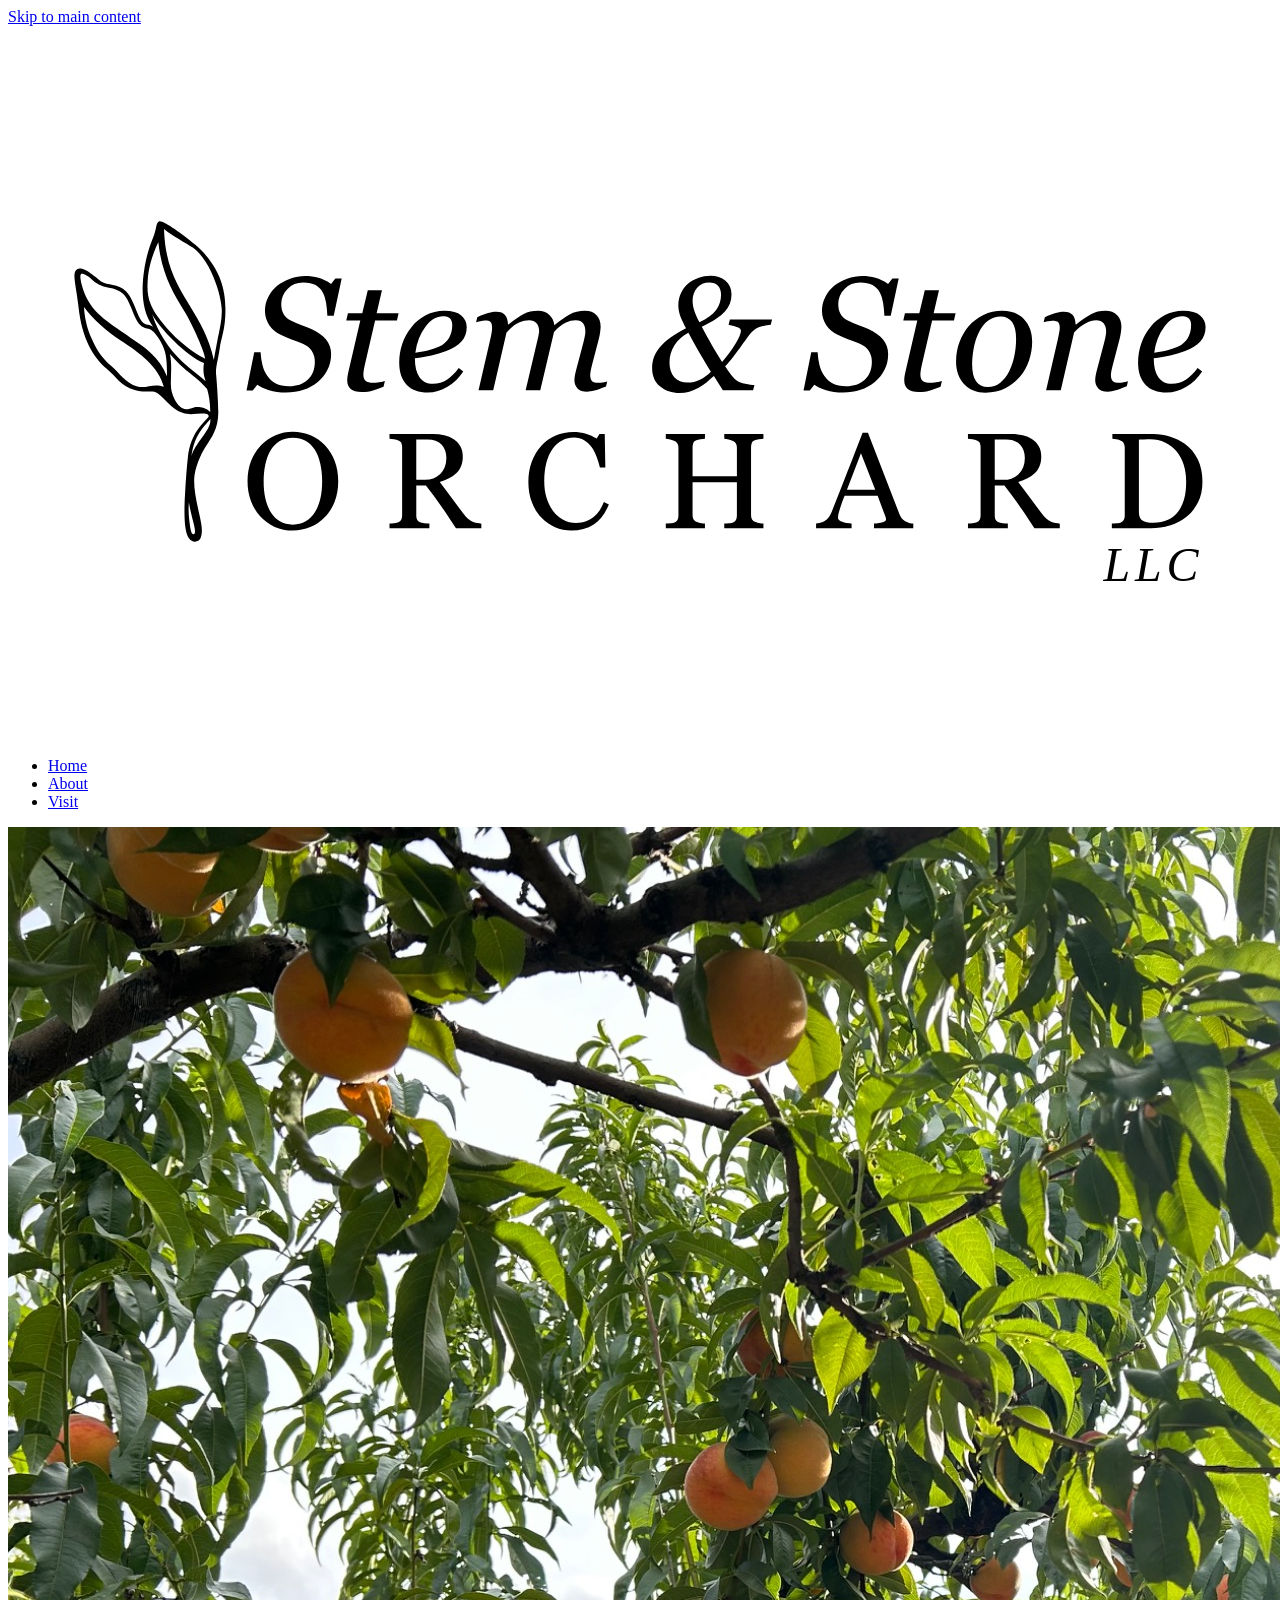
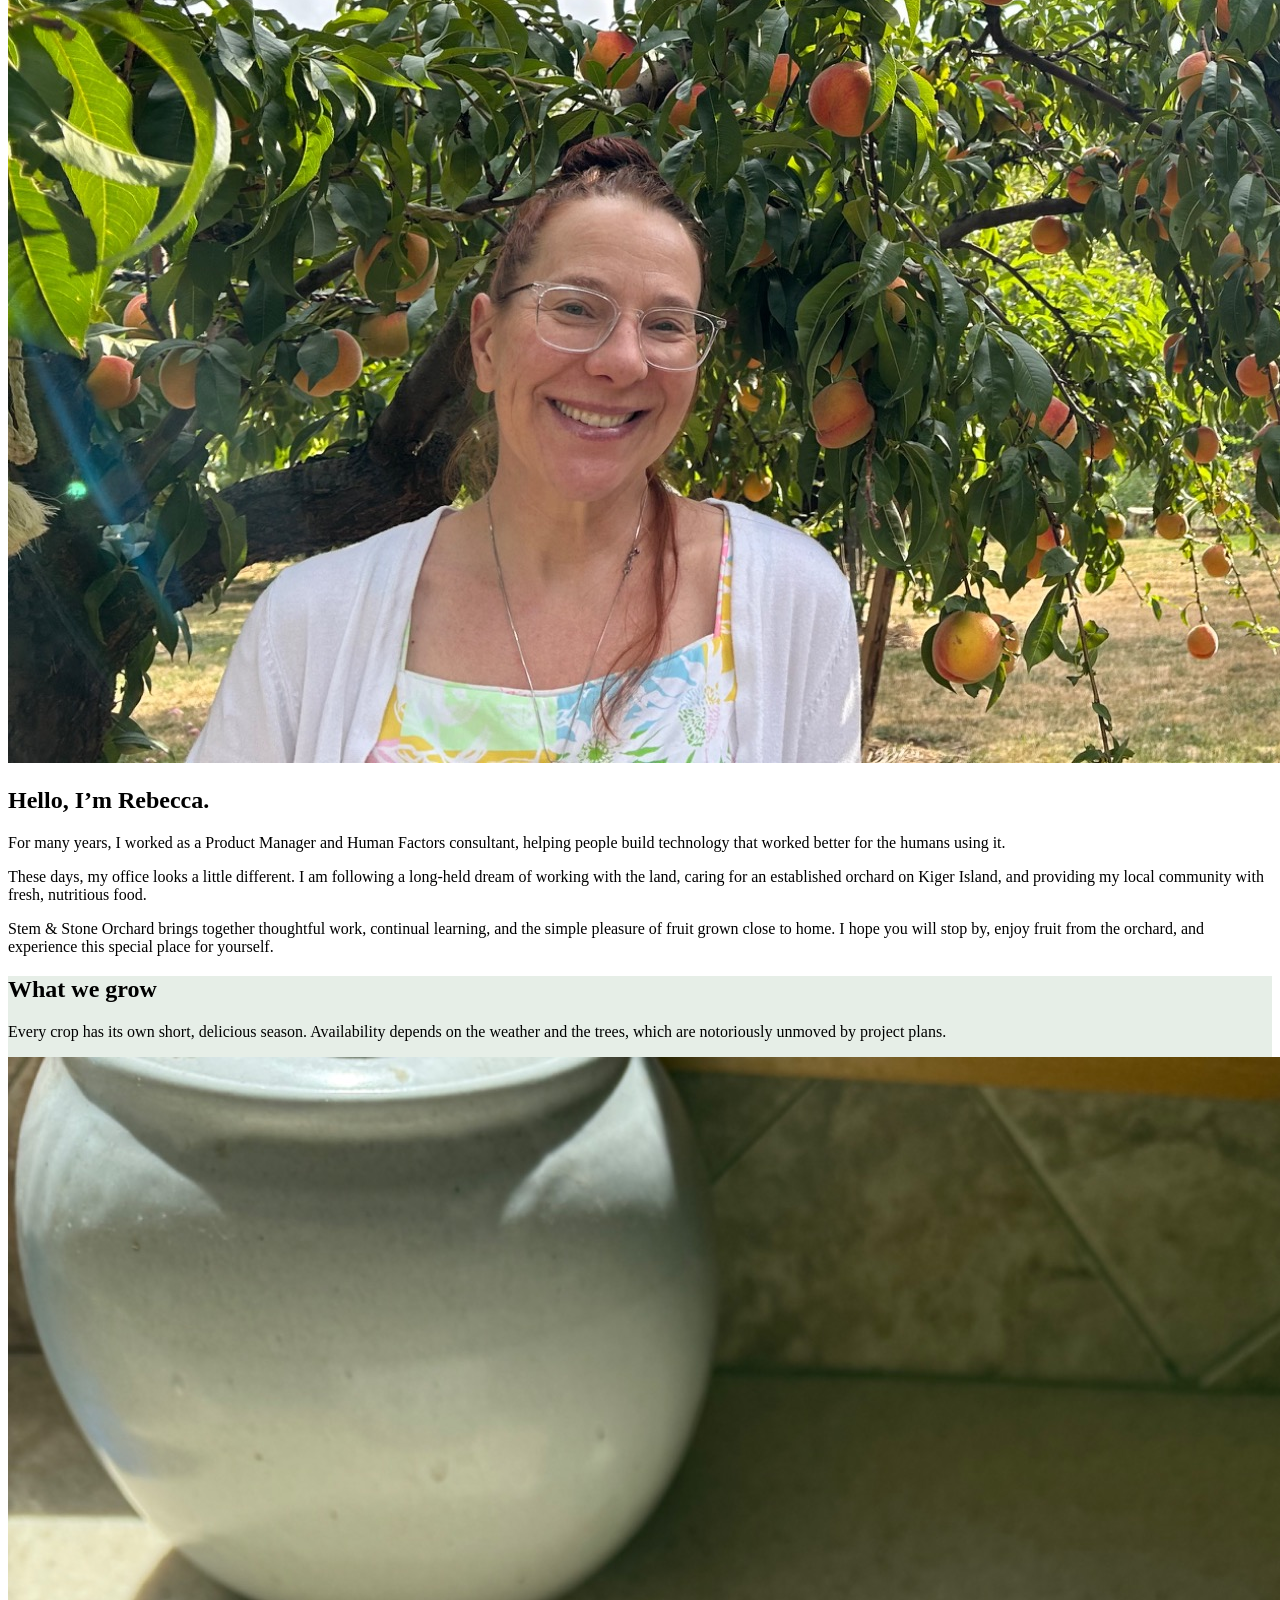
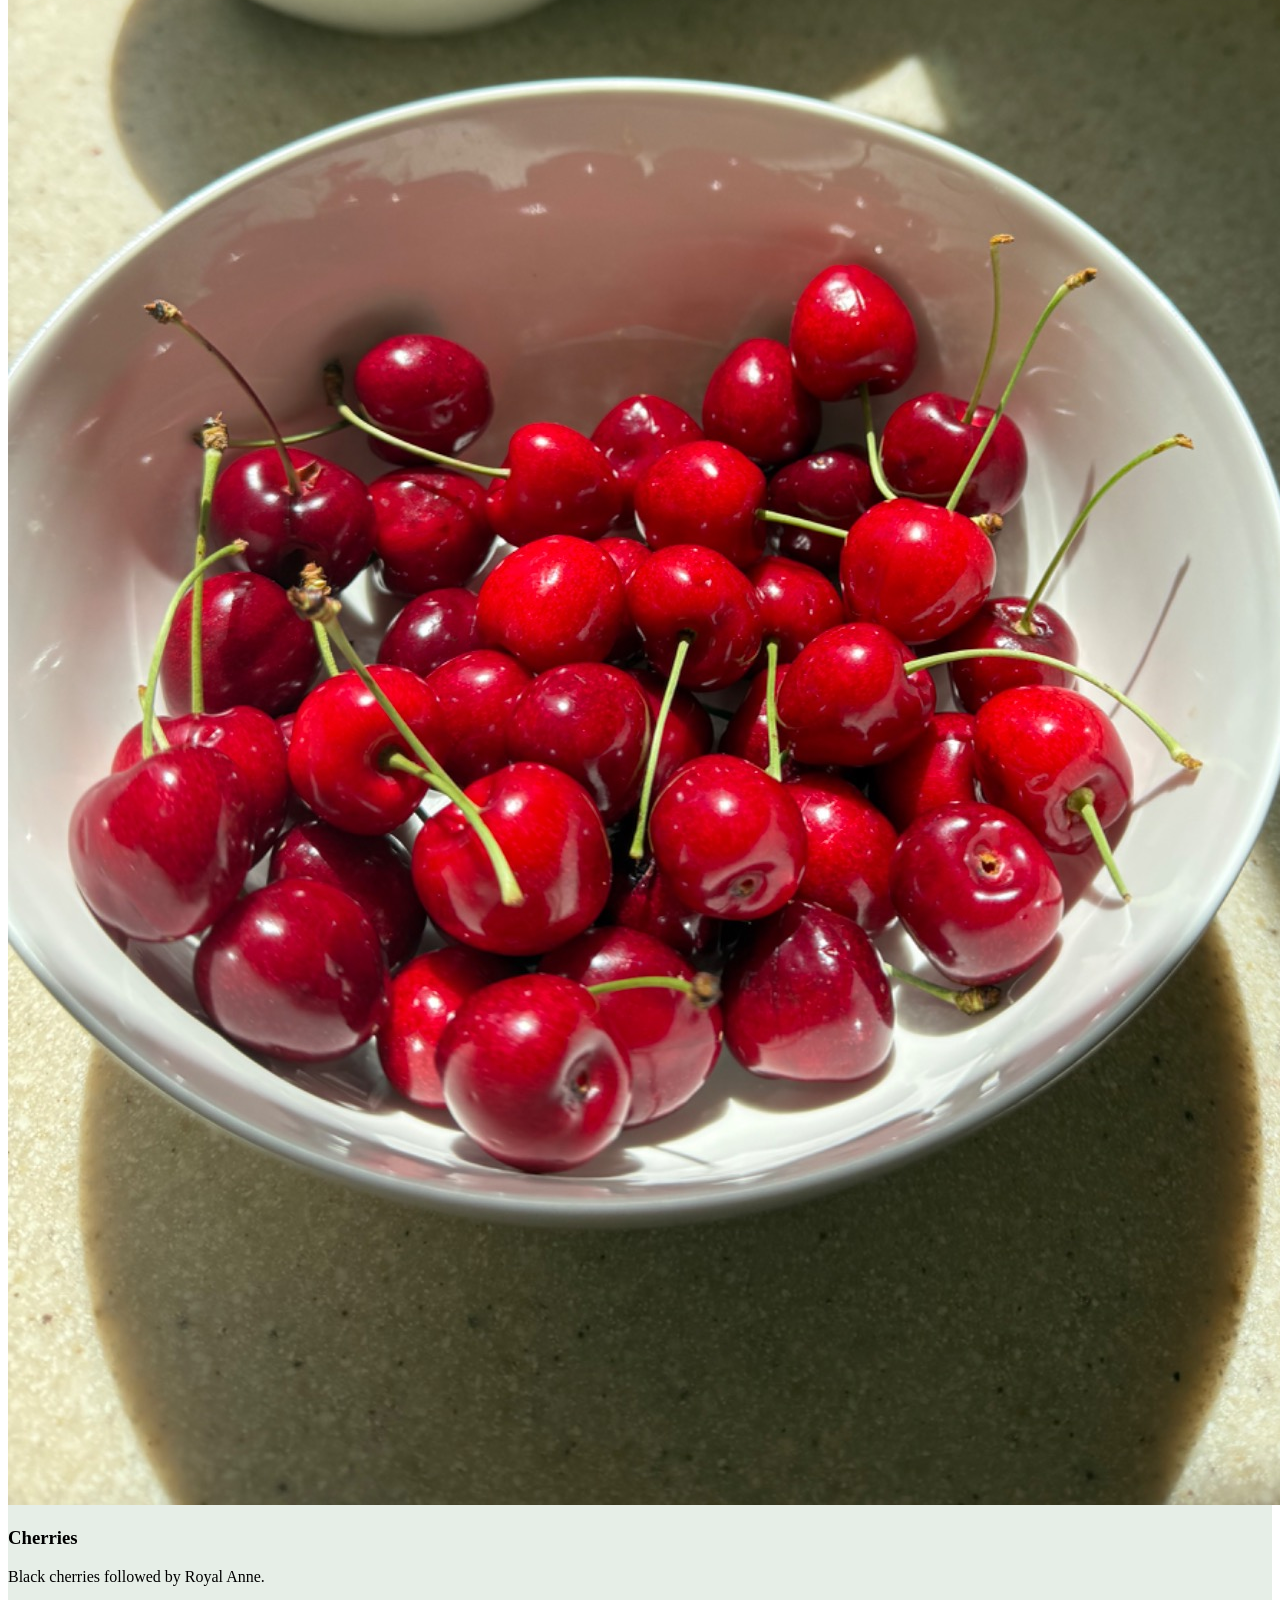
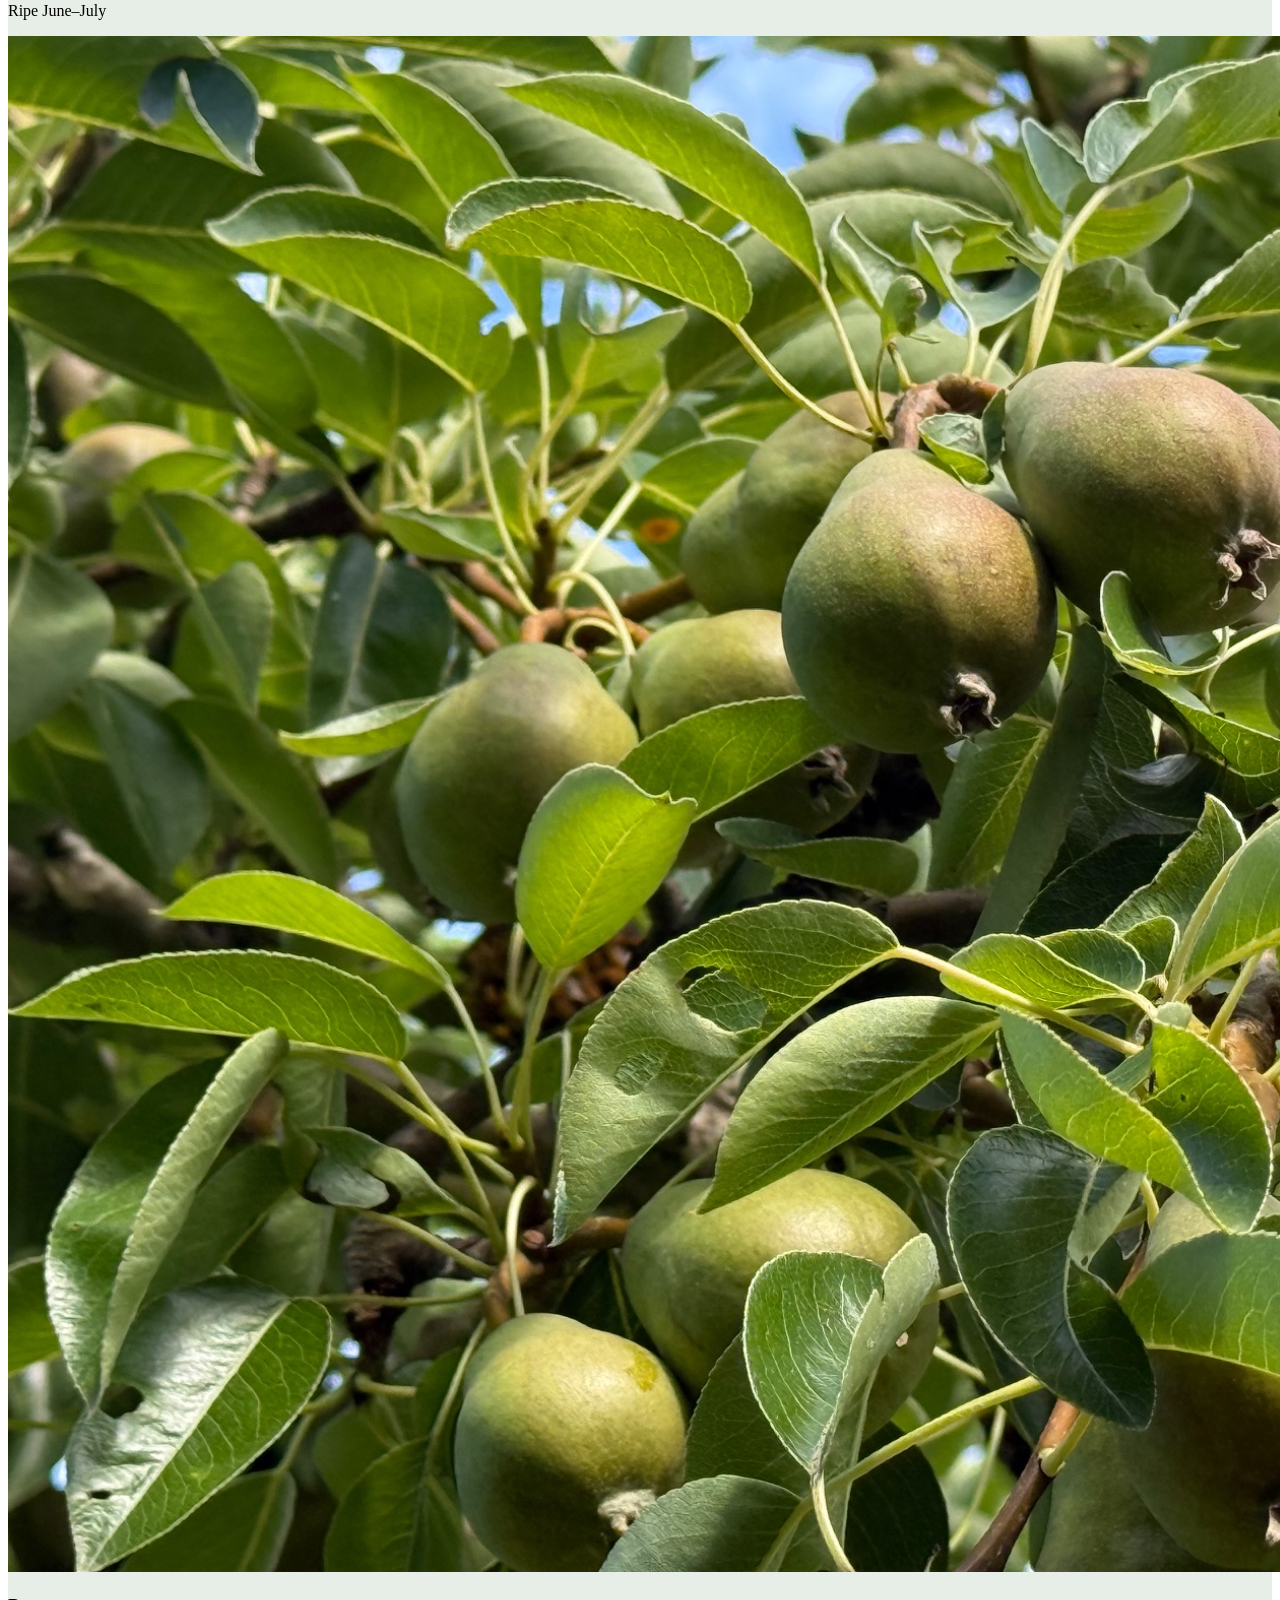
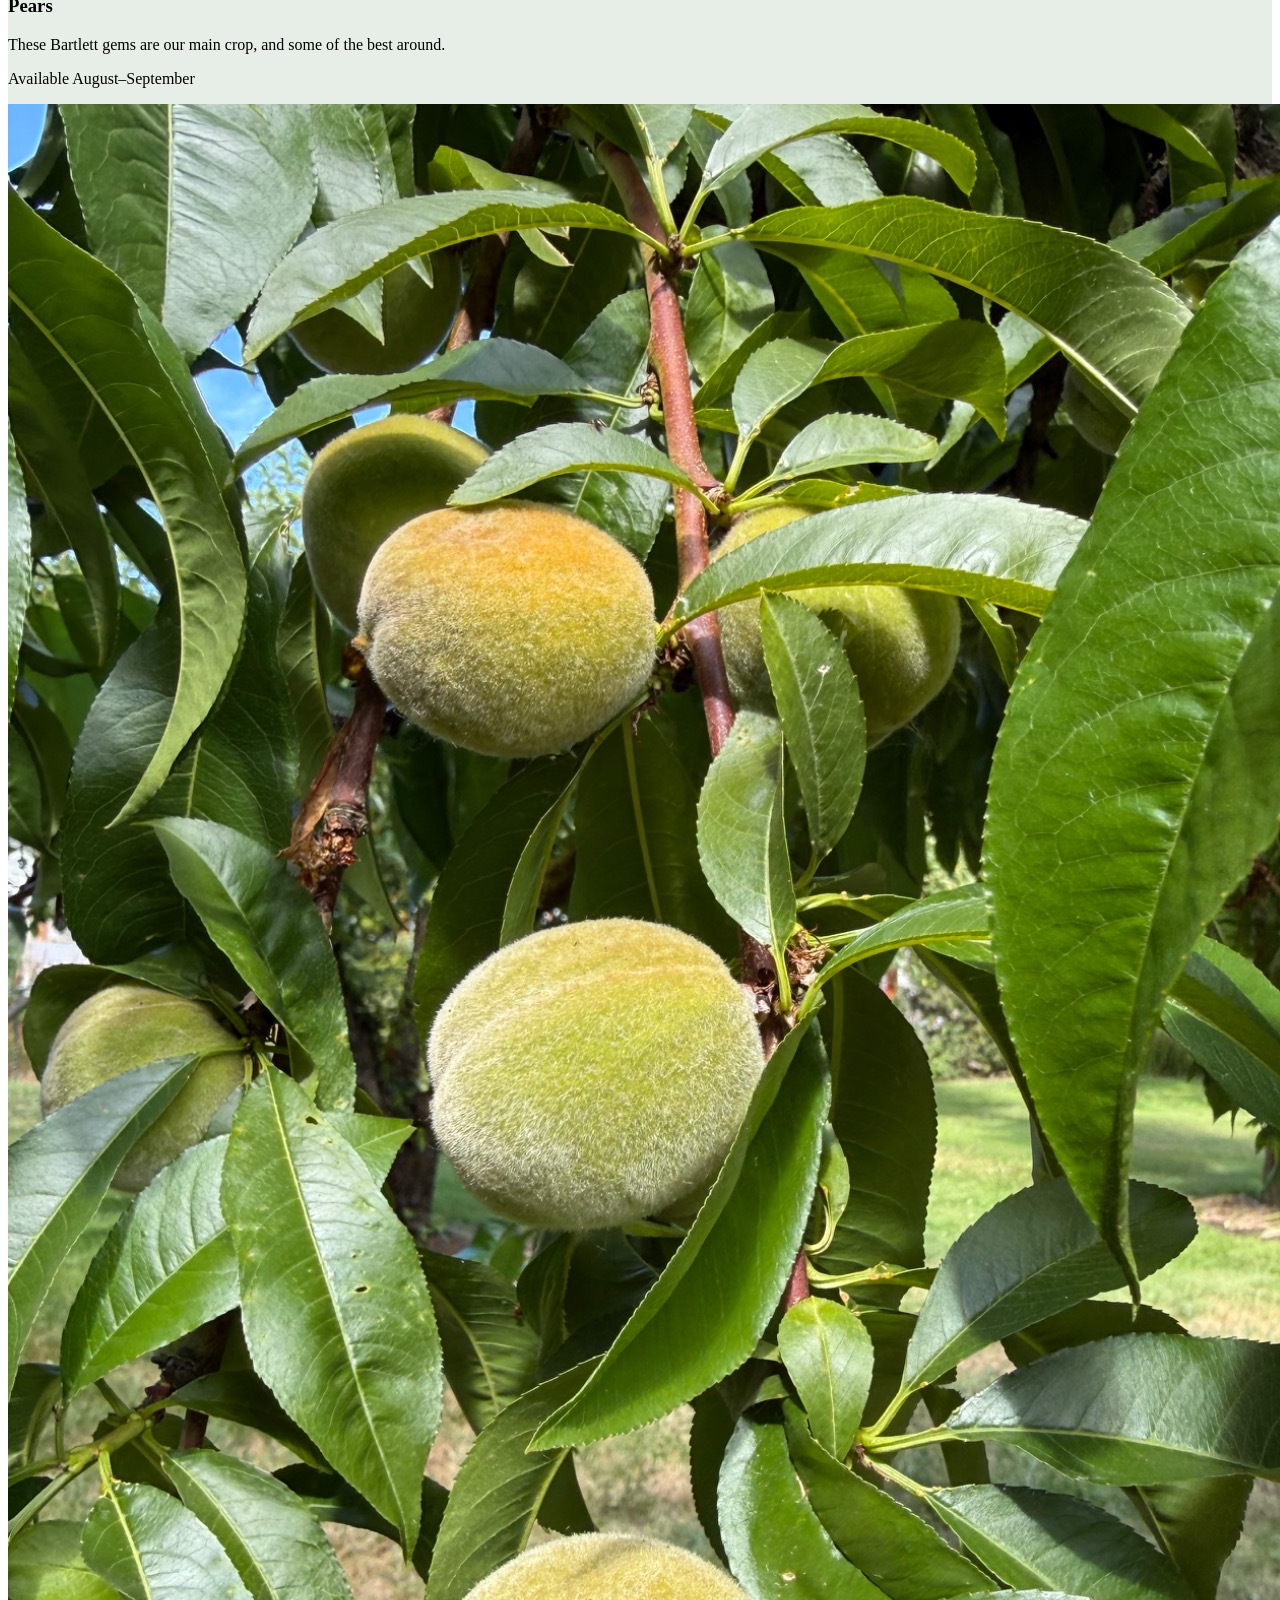
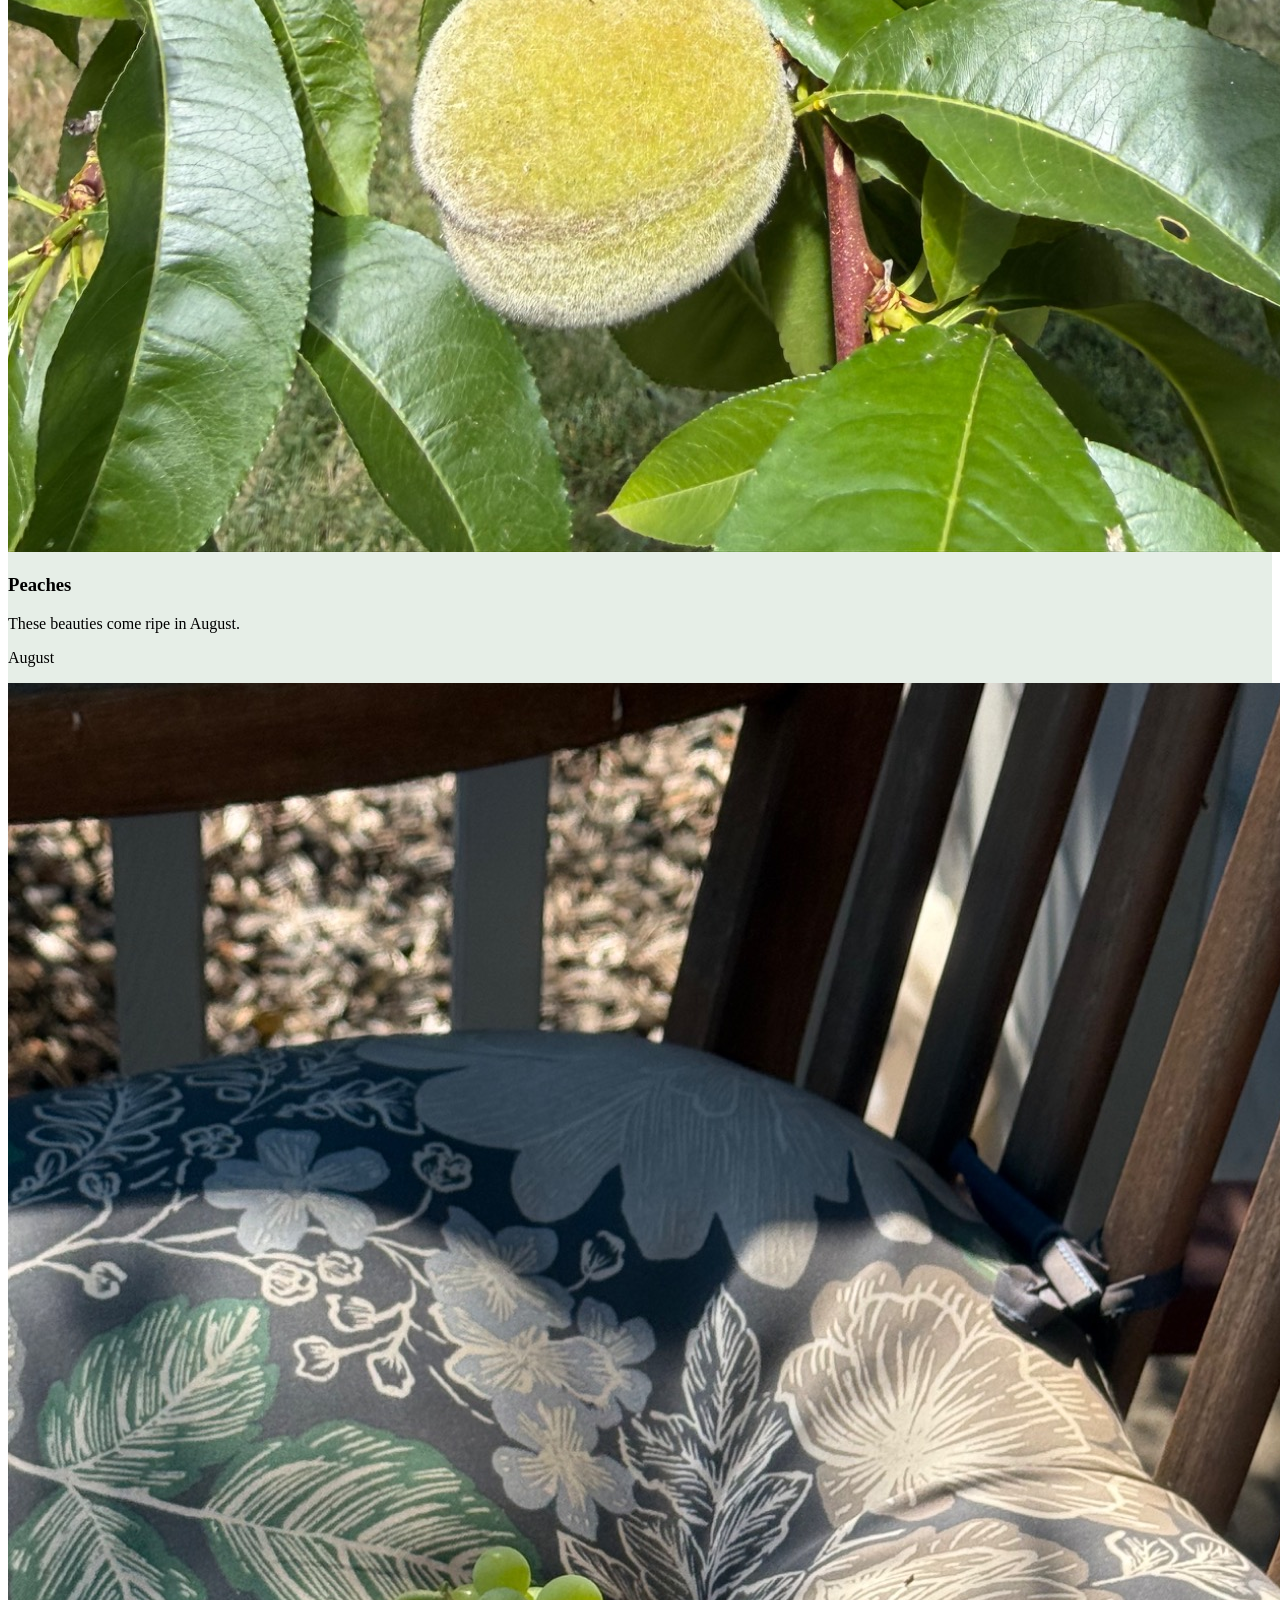
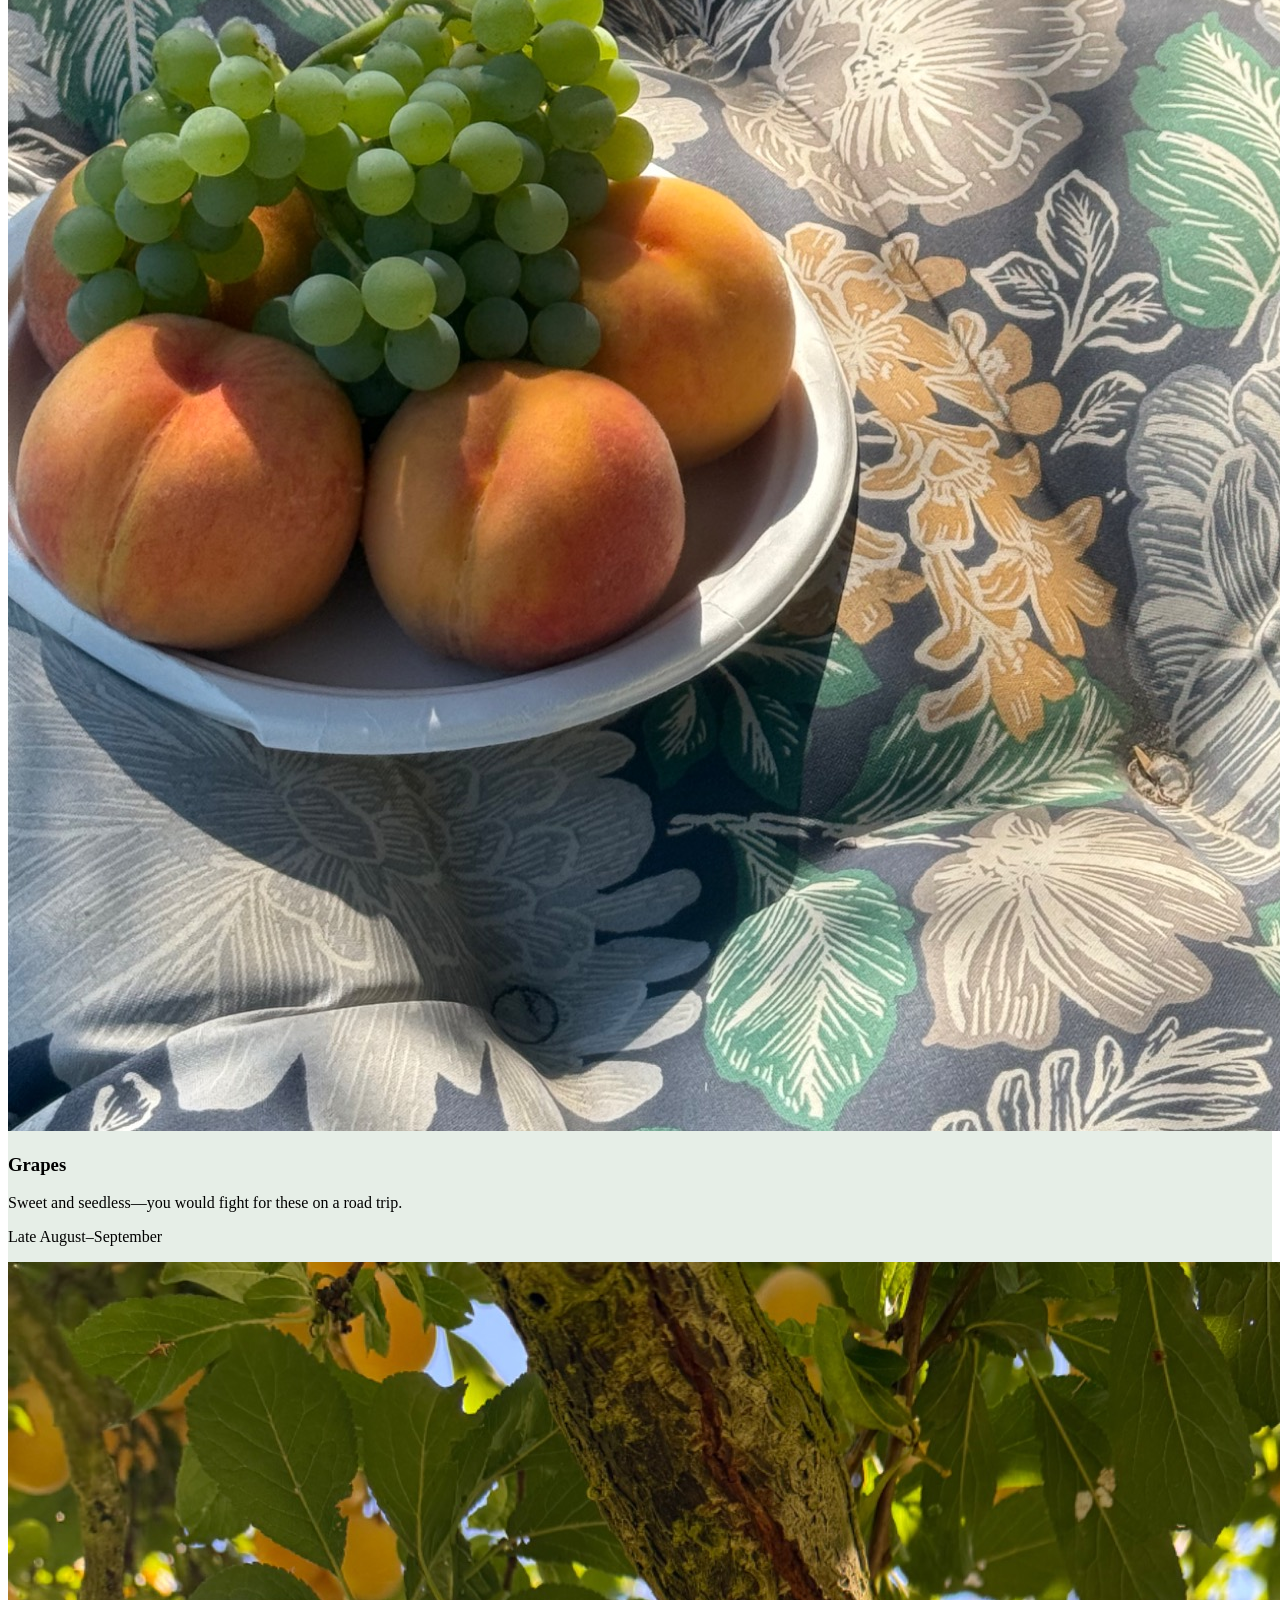
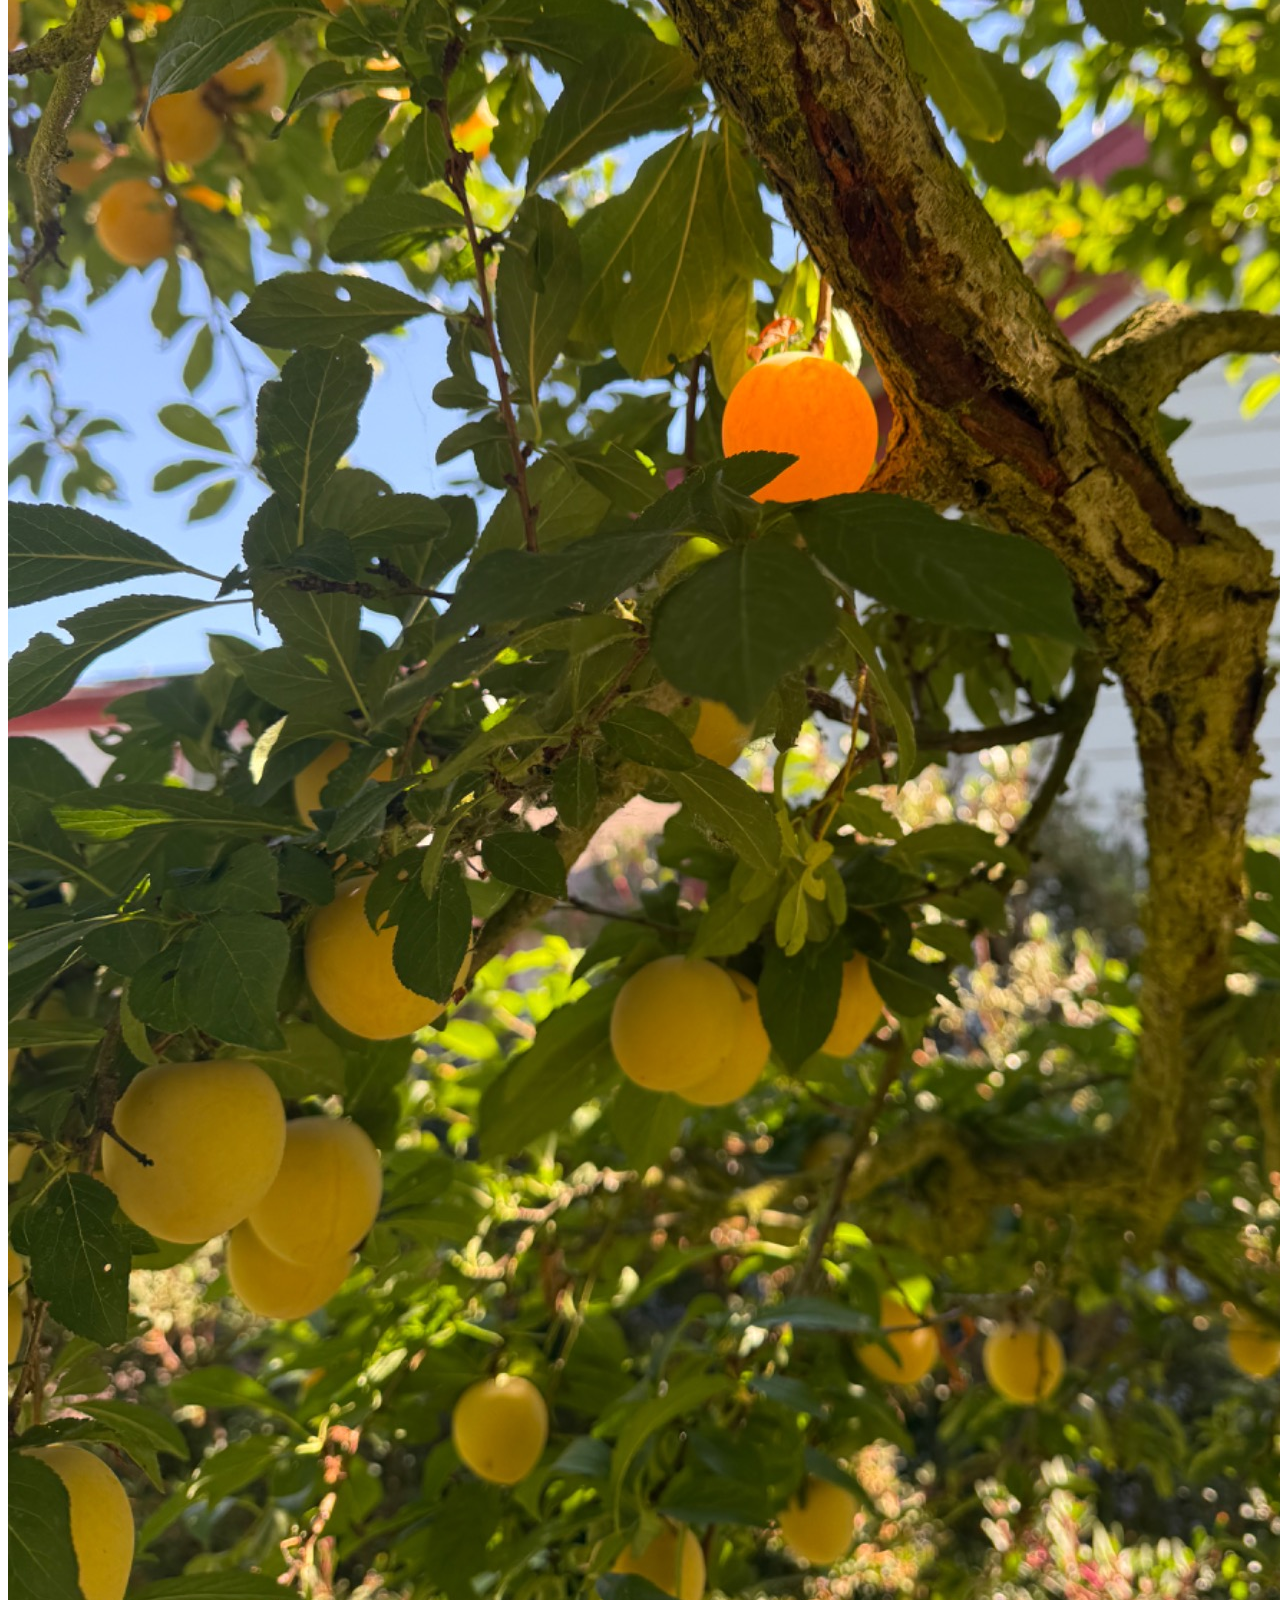
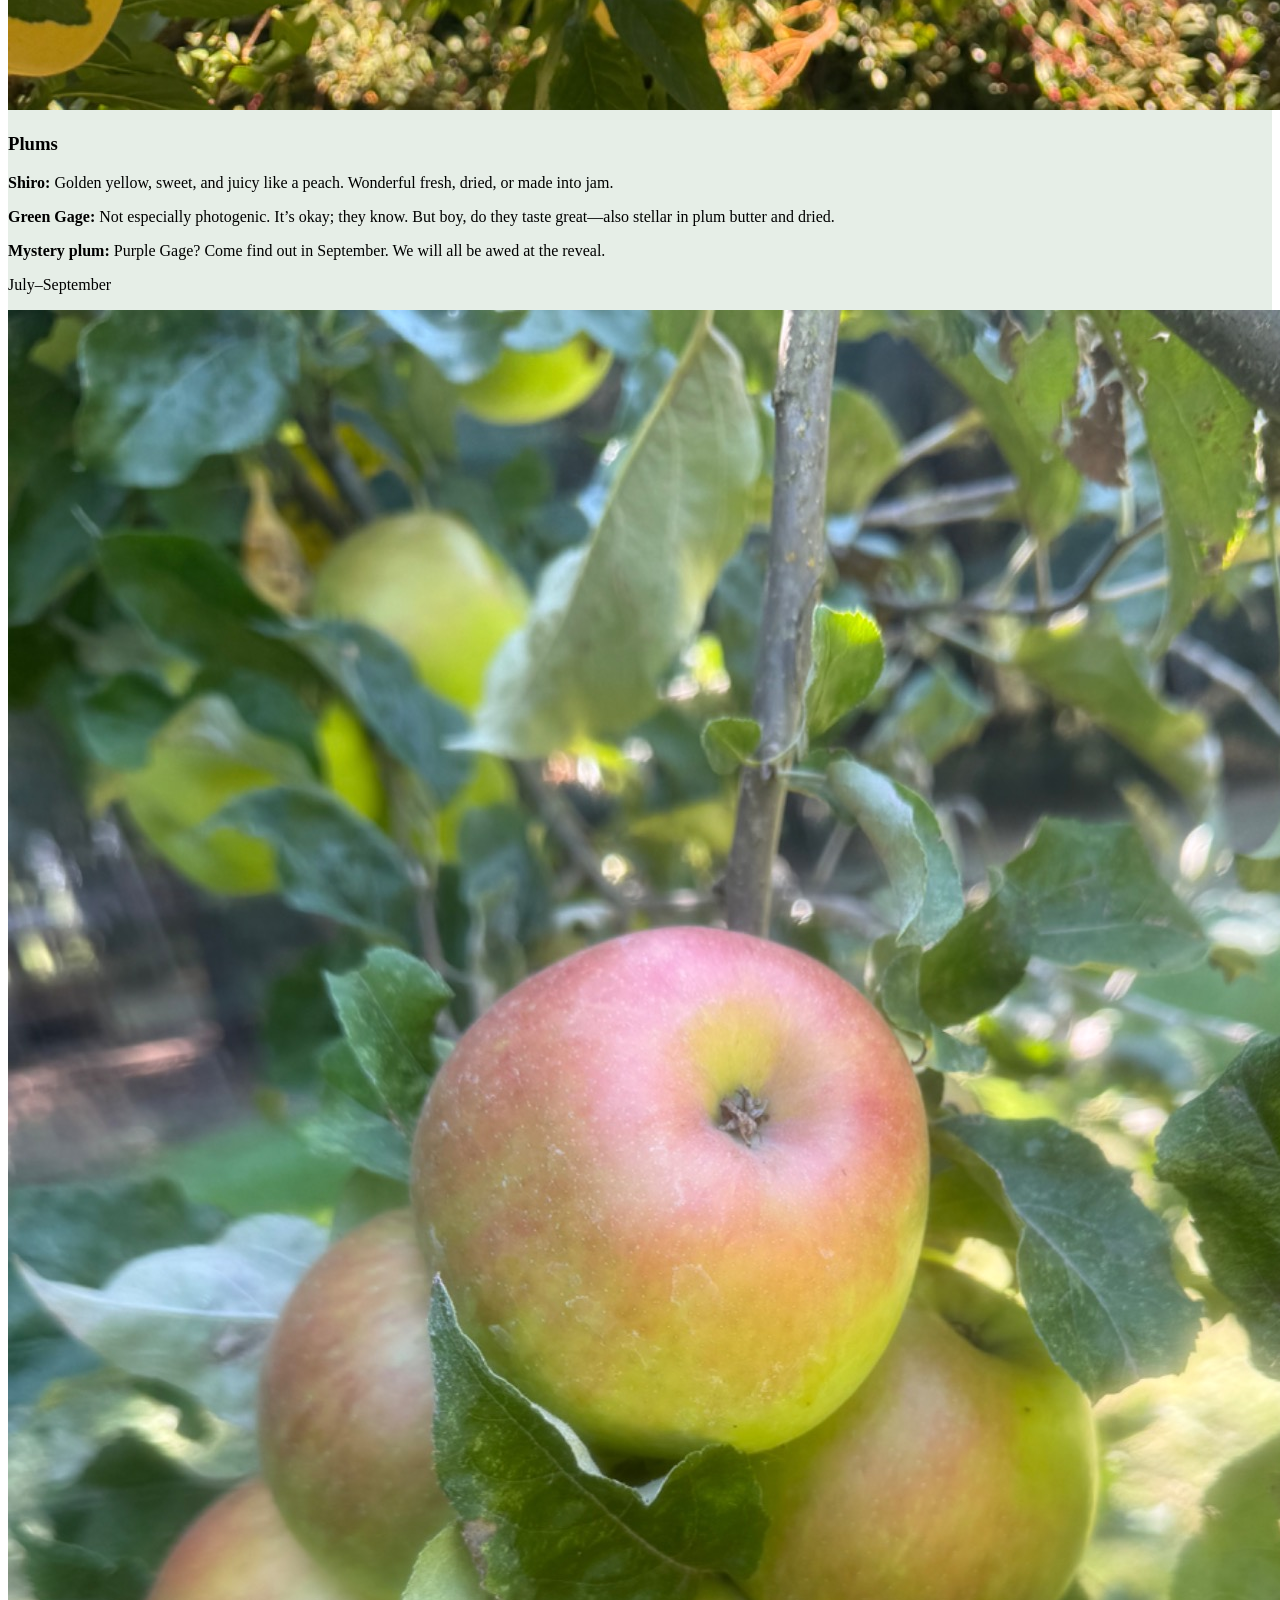
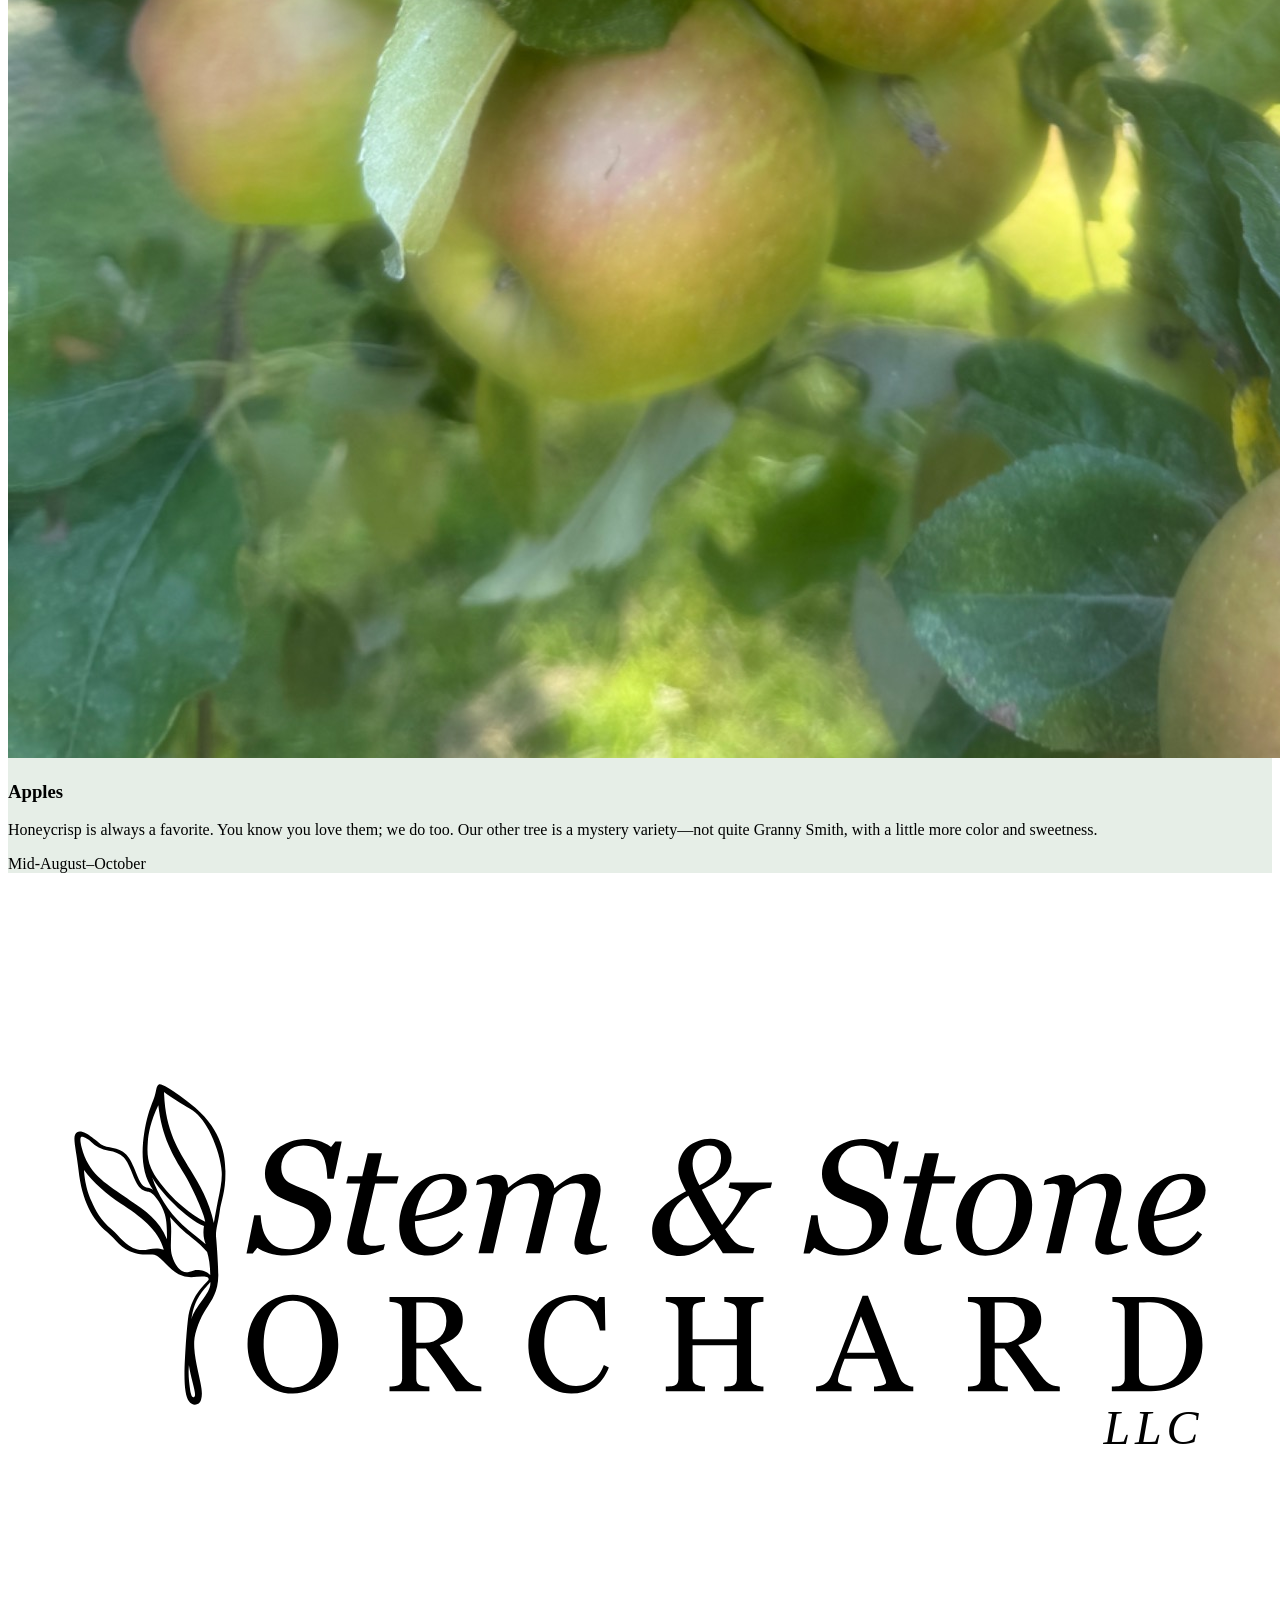
==== about.html @ ae55563d "Update about.html" ====
<!doctype html>
<html lang="en">
<head>
  <meta charset="UTF-8">
  <meta name="viewport" content="width=device-width, initial-scale=1.0">

  <title>About | Stem & Stone Orchard</title>

  <meta
    name="description"
    content="Meet Rebecca and learn about the fruit grown at Stem & Stone Orchard on Kiger Island in Corvallis, Oregon."
  >

  <link rel="stylesheet" href="styles.css">
</head>

<body>

  <a class="skip-link" href="#main">Skip to main content</a>

  <header class="site-header">
    <div class="header-inner">

      <a
        class="brand"
        href="index.html"
        aria-label="Stem and Stone Orchard home"
      >
        <img
          src="stem-stone-logo.svg"
          alt="Stem & Stone Orchard LLC"
        >
      </a>

      <nav class="site-nav" aria-label="Primary navigation">
        <ul class="nav-list">
          <li>
            <a href="index.html">Home</a>
          </li>
          <li>
            <a href="about.html" aria-current="page">About</a>
          </li>
          <li>
            <a href="visit.html">Visit</a>
          </li>
        </ul>
      </nav>

    </div>
  </header>

  <main id="main">

    <section class="section">
      <div class="section-inner about-intro">

        <img
          src="rebecca-in-peach-orchard.jpg"
          alt="Rebecca smiling beneath a peach tree at Stem & Stone Orchard"
        >

        <div class="about-copy">
          <h2>Hello, I’m Rebecca.</h2>

          <p>
            For many years, I worked as a Product Manager and Human Factors
            consultant, helping people build technology that worked better for
            the humans using it.
          </p>

          <p>
            These days, my office looks a little different. I am following a
            long-held dream of working with the land, caring for an established
            orchard on Kiger Island, and providing my local community with
            fresh, nutritious food.
          </p>

          <p>
            Stem & Stone Orchard brings together thoughtful work, continual
            learning, and the simple pleasure of fruit grown close to home.
            I hope you will stop by, enjoy fruit from the orchard, and
            experience this special place for yourself.
          </p>
        </div>

      </div>
    </section>

    <section class="section" style="background: #e6eee7;">
      <div class="section-inner">

        <h2>What we grow</h2>

        <p class="section-lead">
          Every crop has its own short, delicious season. Availability depends
          on the weather and the trees, which are notoriously unmoved by
          project plans.
        </p>

        <div class="grow-grid">

          <article class="grow-card">
            <img
              src="cherries.jpg"
              alt="Fresh red cherries in a white bowl"
              loading="lazy"
            >
            <div class="grow-card-body">
              <h3>Cherries</h3>
              <p>Black cherries followed by Royal Anne.</p>
              <p class="season">Ripe June–July</p>
            </div>
          </article>

          <article class="grow-card">
            <img
              src="pears.jpg"
              alt="Bartlett pears growing among green leaves"
              loading="lazy"
            >
            <div class="grow-card-body">
              <h3>Pears</h3>
              <p>
                These Bartlett gems are our main crop, and some of the best
                around.
              </p>
              <p class="season">Available August–September</p>
            </div>
          </article>

          <article class="grow-card">
            <img
              src="peaches.jpg"
              alt="Peaches ripening on a tree"
              loading="lazy"
            >
            <div class="grow-card-body">
              <h3>Peaches</h3>
              <p>These beauties come ripe in August.</p>
              <p class="season">August</p>
            </div>
          </article>

          <article class="grow-card">
            <img
              src="grapes-and-peaches.jpg"
              alt="Green seedless grapes with peaches from the orchard"
              loading="lazy"
            >
            <div class="grow-card-body">
              <h3>Grapes</h3>
              <p>
                Sweet and seedless—you would fight for these on a road trip.
              </p>
              <p class="season">Late August–September</p>
            </div>
          </article>

          <article class="grow-card">
            <img
              src="green-gage-plums.jpg"
              alt="Green Gage plums growing on a tree"
              loading="lazy"
            >
            <div class="grow-card-body">
              <h3>Plums</h3>

              <p>
                <strong>Shiro:</strong> Golden yellow, sweet, and juicy like a
                peach. Wonderful fresh, dried, or made into jam.
              </p>

              <p>
                <strong>Green Gage:</strong> Not especially photogenic. It’s
                okay; they know. But boy, do they taste great—also stellar in
                plum butter and dried.
              </p>

              <p>
                <strong>Mystery plum:</strong> Purple Gage? Come find out in
                September. We will all be awed at the reveal.
              </p>

              <p class="season">July–September</p>
            </div>
          </article>

          <article class="grow-card">
            <img
              src="apples.jpg"
              alt="Apples ripening in the orchard"
              loading="lazy"
            >
            <div class="grow-card-body">
              <h3>Apples</h3>

              <p>
                Honeycrisp is always a favorite. You know you love them; we do
                too. Our other tree is a mystery variety—not quite Granny Smith,
                with a little more color and sweetness.
              </p>

              <p class="season">Mid-August–October</p>
            </div>
          </article>

        </div>
      </div>
    </section>

  </main>

  <footer class="site-footer">

    <div class="footer-grid">

      <div class="footer-brand">
        <img
          class="footer-logo"
          src="stem-stone-logo.svg"
          alt="Stem & Stone Orchard LLC"
        >
      </div>

      <div class="footer-contact">
        <h2>Contact</h2>

        <p>
          <a href="tel:+14696937177">469-693-7177</a><br>
          <a href="mailto:Rebecca.ormsby@gmail.com">
            Rebecca.ormsby@gmail.com
          </a>
        </p>
      </div>

      <div class="footer-social">
        <h2>Follow the harvest</h2>

        <p>
          <a
            href="https://www.facebook.com/p/Stem-Stone-Orchard-61586416558936/"
            target="_blank"
            rel="noopener noreferrer"
          >
            Facebook
          </a>
          <br>
          <a
            href="https://www.instagram.com/stem_and_stone_orchard/"
            target="_blank"
            rel="noopener noreferrer"
          >
            Instagram: @stem_and_stone_orchard
          </a>
        </p>
      </div>

    </div>

    <div class="copyright">
      © 2026 Stem & Stone Orchard LLC.
    </div>

  </footer>

</body>
</html>
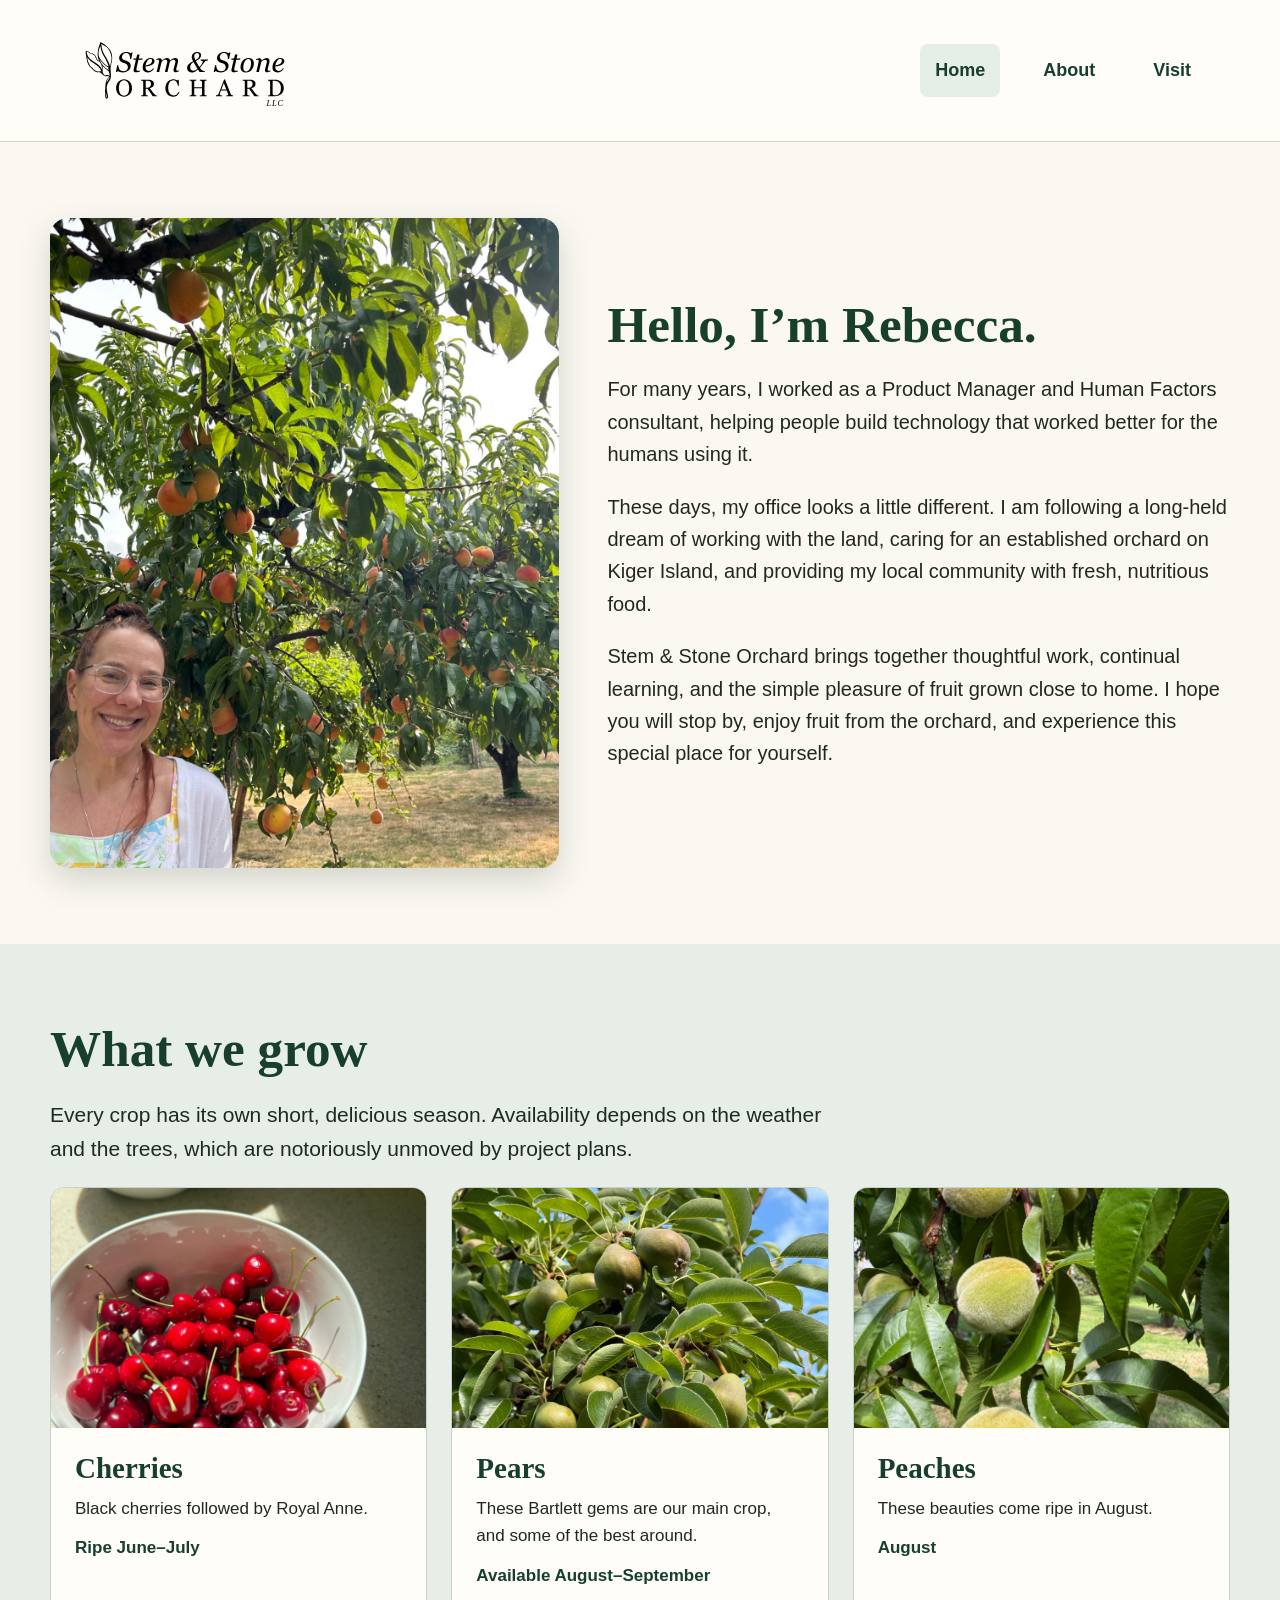
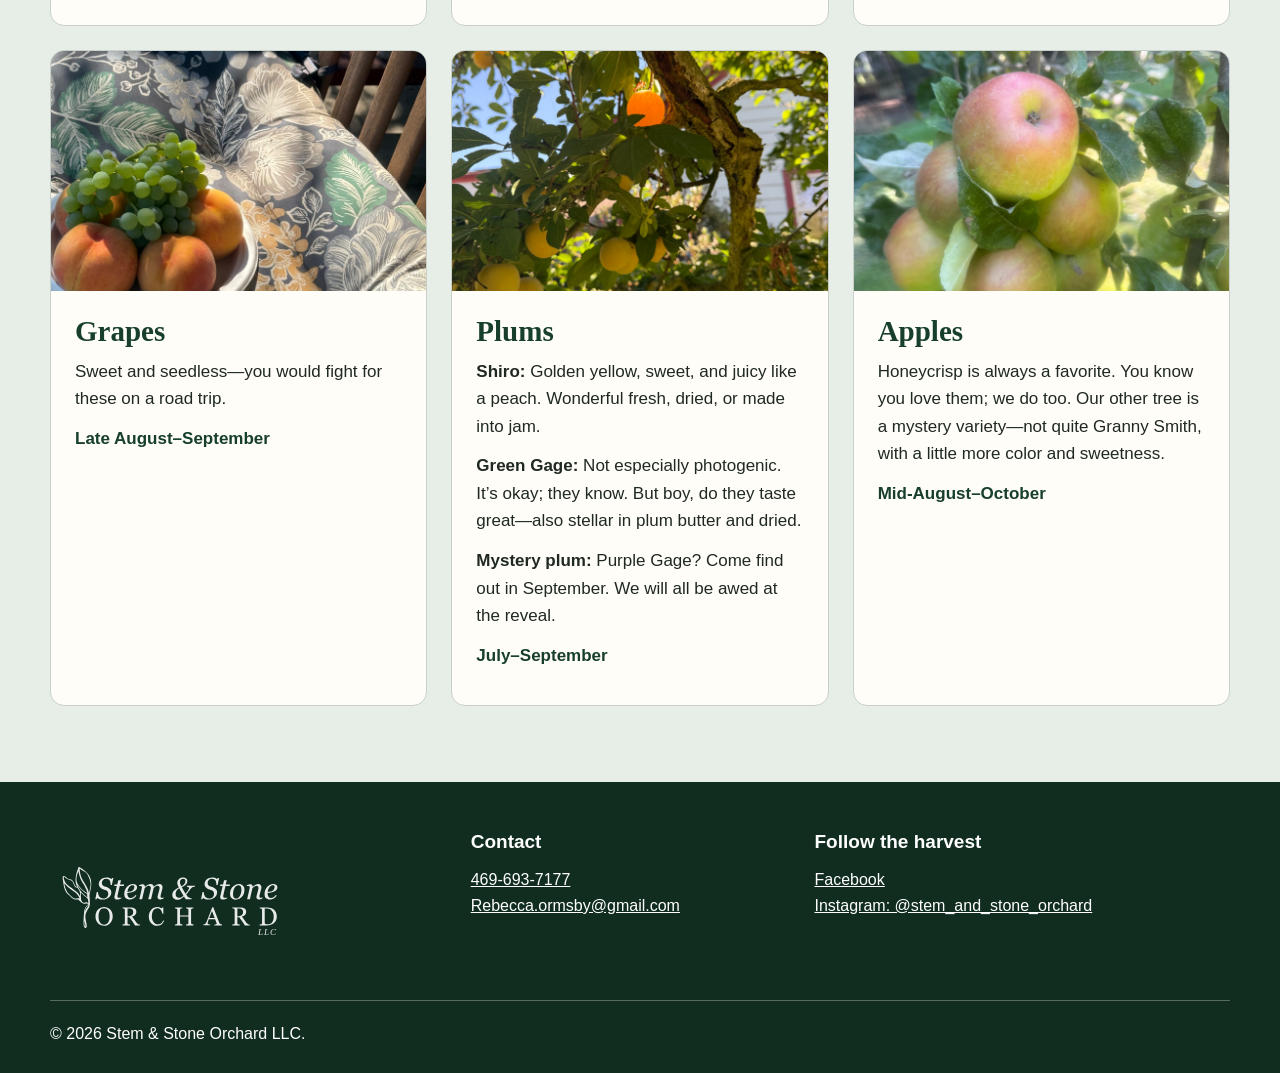
==== commit 2598fbcd: "Update about.html" ====
--- a/about.html
+++ b/about.html
@@ -11,7 +11,7 @@
     content="Meet Rebecca and learn about the fruit grown at Stem & Stone Orchard on Kiger Island in Corvallis, Oregon."
   >
 
-  <link rel="stylesheet" href="styles.css">
+  <link rel="stylesheet" href="style.css">
 </head>
 
 <body>
@@ -32,20 +32,19 @@
         >
       </a>
 
-      <nav class="site-nav" aria-label="Primary navigation">
-        <ul class="nav-list">
-          <li>
-            <a href="index.html">Home</a>
-          </li>
-          <li>
-            <a href="about.html" aria-current="page">About</a>
-          </li>
-          <li>
-            <a href="visit.html">Visit</a>
-          </li>
-        </ul>
-      </nav>
-
+<nav class="site-nav" aria-label="Primary navigation">
+  <ul class="nav-list">
+    <li>
+      <a href="index.html" aria-current="page">Home</a>
+    </li>
+    <li>
+      <a href="about.html">About</a>
+    </li>
+    <li>
+      <a href="visit.html">Visit</a>
+    </li>
+  </ul>
+</nav>
     </div>
   </header>
 
--- a/style.css
+++ b/style.css
@@ -0,0 +1,400 @@
+:root {
+  --cream: #fbf8f1;
+  --paper: #fffdf8;
+  --forest: #173f2b;
+  --forest-2: #24573d;
+  --ink: #1f2922;
+  --muted: #4a574f;
+  --gold: #d7b65d;
+  --line: #c9d0c9;
+  --shadow: 0 12px 32px rgba(21, 49, 34, 0.18);
+  --radius: 18px;
+  --max: 1180px;
+}
+*, *::before, *::after {
+    box-sizing: border-box;
+}
+html { scroll-behavior: smooth; }
+body {
+  margin: 0;
+  color: var(--ink);
+  background: var(--cream);
+  font-family: Arial, Helvetica, sans-serif;
+  font-size: 18px;
+  line-height: 1.62;
+}
+img { display: block; max-width: 100%; }
+a { color: var(--forest); }
+a:focus-visible, button:focus-visible { outline: 4px solid #f2c84b; outline-offset: 4px; }
+
+.skip-link {
+  position: absolute; left: 1rem; top: -10rem; z-index: 1000;
+  padding: .75rem 1rem; background: #fff; color: #000; font-weight: 700;
+}
+.skip-link:focus { top: 1rem; }
+
+.site-header {
+  position: relative;
+  z-index: 20;
+  background: rgba(255, 253, 248, 0.98);
+  border-bottom: 1px solid rgba(23, 63, 43, 0.2);
+} /* This brace must be here */
+
+.header-inner {
+  display: flex;
+  align-items: center;
+  justify-content: space-between;
+  gap: 32px;
+
+  width: 100%;
+  max-width: var(--max);
+  min-height: 116px;
+  margin: 0 auto;
+  padding: 8px 24px;
+}
+.brand {
+  display: block;
+  flex: 0 0 auto;
+}
+.brand img {
+  display: block;
+  width: 222px;
+  height: auto;
+}
+
+.site-nav {
+  flex: 0 0 auto;
+  margin-left: auto;
+}
+.nav-list {
+  display: flex;
+  align-items: center;
+  justify-content: flex-end;
+  gap: 28px;
+  margin: 0;
+  padding: 0;
+  list-style: none;
+}
+
+.nav-list a {
+  display: block;
+  padding: 12px 15px;
+  text-decoration: none;
+  font-weight: 700;
+  border-radius: 8px;
+}
+
+.nav-list a:hover,
+.nav-list a[aria-current="page"] {
+  background: #e5eee7;
+}
+.hero {
+  min-height: 690px;
+  background-image:
+    linear-gradient(
+      90deg,
+      rgba(7,25,15,.82) 0%,
+      rgba(7,25,15,.55) 48%,
+      rgba(7,25,15,.18) 100%
+    ),
+    url("orchard-in-bloom.jpg");
+  background-size: cover;
+  background-position: center;
+  display: grid;
+  align-items: center;
+  padding: 50px 24px;
+}
+.hero-inner { width: min(var(--max), 100%); margin: auto; }
+.hero-copy {
+    color: white;
+    max-width: 720px;
+    text-shadow: 0 2px 10px rgba(0,0,0,.45);
+    padding-top: 30px;
+}
+.eyebrow { text-transform: uppercase; letter-spacing: .12em; font-size: 16px; font-weight: 800; }
+h1, h2, h3 { font-family: Georgia, 'Times New Roman', serif; line-height: 1.12; color: var(--forest); }
+h1 { margin: 10px 0 16px; color: white; font-size: clamp(46px, 6vw, 76px); max-width: 760px; }
+.hero-copy p { margin: 0 0 28px; max-width: 650px; font-size: clamp(20px, 2vw, 25px); font-weight: 600; }
+
+.harvest-panel {
+  margin-top: 34px; max-width: 1080px;
+  display: grid; grid-template-columns: 1.45fr .7fr 1.05fr 1.4fr;
+  background: rgba(255,253,248,.97); color: var(--ink); border-radius: var(--radius);
+  box-shadow: var(--shadow); overflow: hidden; text-shadow: none;
+}
+.harvest-item { padding: 24px 26px; border-right: 1px solid var(--line); }
+.harvest-item:last-child { border-right: 0; }
+.harvest-item h2, .harvest-item h3 { margin: 0 0 8px; font-family: Arial, Helvetica, sans-serif; font-size: 16px; text-transform: uppercase; letter-spacing: .08em; }
+.harvest-item p { margin: 0; font-size: 18px; line-height: 1.45; font-weight: 500; }
+.harvest-item strong { font-size: 22px; color: var(--forest); }
+.price strong { display: block; font-family: Georgia, serif; font-size: 38px; }
+.btn {
+  display: inline-block; min-height: 48px; padding: 11px 20px; border-radius: 8px;
+  background: var(--forest); color: white; text-decoration: none; font-weight: 800; border: 2px solid var(--forest);
+}
+.btn:hover { background: #0e2d1e; }
+.btn-light { background: white; color: var(--forest); border-color: white; }
+
+.section { padding: 76px 24px; }
+.section-inner { max-width: var(--max); margin: auto; }
+.section h2 { margin: 0 0 18px; font-size: clamp(36px, 4vw, 52px); }
+.section-lead { max-width: 790px; font-size: 21px; }
+
+.week-grid { display: grid; grid-template-columns: 1.1fr .9fr; gap: 42px; align-items: center; }
+.week-card { background: var(--paper); padding: 38px; border: 1px solid var(--line); border-radius: var(--radius); box-shadow: 0 8px 24px rgba(23,63,43,.09); }
+.week-card h2 { font-size: clamp(34px, 4vw, 48px); }
+.week-card p { font-size: 20px; }
+.week-image { border-radius: var(--radius); height: 510px; width: 100%; object-fit: cover; box-shadow: var(--shadow); }
+
+.visit-strip { background: var(--forest); color: white; }
+.visit-strip h2 { color: white; }
+.visit-grid { display: grid; grid-template-columns: 1fr 1fr; gap: 44px; align-items: center; }
+.visit-strip .farm-photo { border-radius: var(--radius); min-height: 400px; width: 100%; object-fit: cover; }
+.visit-strip a:not(.btn-light) { color: white; }
+
+.page-hero { padding: 70px 24px; background: #e6eee7; }
+.page-hero-inner { max-width: var(--max); margin: auto; }
+.page-hero h1 { color: var(--forest); font-size: clamp(46px, 6vw, 72px); margin: 0 0 12px; text-shadow: none; }
+.page-hero p { max-width: 760px; font-size: 22px; }
+
+.about-intro { display: grid; grid-template-columns: .9fr 1.1fr; gap: 48px; align-items: center; }
+.about-intro img { width: 100%; height: 650px; object-fit: cover; object-position: center 25%; border-radius: var(--radius); box-shadow: var(--shadow); }
+.about-copy p { font-size: 20px; }
+
+.grow-grid { display: grid; grid-template-columns: repeat(3, 1fr); gap: 24px; }
+.grow-card { overflow: hidden; background: var(--paper); border: 1px solid var(--line); border-radius: 14px; }
+.grow-card img { width: 100%; height: 240px; object-fit: cover; }
+.grow-card-body { padding: 24px; }
+.grow-card h3 { margin: 0 0 10px; font-size: 29px; }
+.grow-card p { margin: 0 0 12px; font-size: 17px; }
+.season { font-weight: 800; color: var(--forest); }
+
+.contact-grid { display: grid; grid-template-columns: 1fr 1fr; gap: 32px; }
+.contact-card { background: var(--paper); border: 1px solid var(--line); border-radius: var(--radius); padding: 32px; }
+.contact-card h2 { font-size: 36px; }
+.contact-card p, .contact-card li { font-size: 19px; }
+.contact-card ul { padding-left: 24px; }
+
+.site-footer {
+  padding: 48px 24px 26px;
+  color: white;
+  background: #102d20;
+}
+
+.footer-grid {
+  display: grid;
+  grid-template-columns: 1.25fr 1fr 1.35fr;
+  align-items: start;
+  gap: 36px;
+
+  width: 100%;
+  max-width: var(--max);
+  margin: 0 auto;
+}
+
+.footer-grid > div {
+  min-width: 0;
+}
+
+.footer-logo {
+  display: block;
+  width: 240px;
+  max-width: 100%;
+  height: auto;
+  filter: invert(1);
+  opacity: 0.9;
+}
+
+.site-footer h2 {
+  margin: 0 0 12px;
+  color: white;
+  font-family: Arial, Helvetica, sans-serif;
+  font-size: 19px;
+  line-height: 1.3;
+}
+
+.site-footer p {
+  margin: 0;
+}
+
+.site-footer p,
+.site-footer a {
+  color: white;
+  font-size: 16px;
+}
+
+.footer-contact a,
+.footer-social a {
+  overflow-wrap: anywhere;
+}
+
+.copyright {
+  width: 100%;
+  max-width: var(--max);
+  margin: 35px auto 0;
+  padding-top: 20px;
+  border-top: 1px solid rgba(255, 255, 255, 0.3);
+  font-size: 16px;
+}
+@media (max-width: 900px) {
+  .header-inner {
+    min-height: 100px;
+    padding: 8px 20px;
+    gap: 20px;
+  }
+
+  .brand img {
+    width: 200px;
+    height: auto;
+  }
+
+  .nav-list {
+    gap: 14px;
+  }
+
+  .nav-list a {
+    padding: 10px 12px;
+  }
+
+  .harvest-panel {
+    grid-template-columns: 1fr 1fr;
+  }
+
+  .harvest-item:nth-child(2) {
+    border-right: 0;
+  }
+
+  .harvest-item {
+    border-bottom: 1px solid var(--line);
+  }
+
+  .harvest-item:nth-child(3),
+  .harvest-item:nth-child(4) {
+    border-bottom: 0;
+  }
+
+  .week-grid,
+  .visit-grid,
+  .about-intro,
+  .contact-grid {
+    grid-template-columns: 1fr;
+  }
+
+  .grow-grid {
+    grid-template-columns: 1fr 1fr;
+  }
+}
+
+@media (max-width: 620px) {
+  body {
+    font-size: 17px;
+  }
+
+  .header-inner {
+    flex-direction: column;
+    align-items: center;
+    min-height: auto;
+    padding: 8px 16px 12px;
+    gap: 4px;
+  }
+
+  .brand {
+    text-align: center;
+  }
+
+  .brand img {
+    width: 250px;
+    height: auto;
+    margin: auto;
+  }
+
+  .site-nav {
+    width: 100%;
+    margin-left: 0;
+  }
+
+  .nav-list {
+    justify-content: center;
+  }
+
+  .nav-list a {
+    padding: 10px 12px;
+    font-size: 16px;
+  }
+
+  .hero {
+    min-height: 0;
+    padding: 46px 16px 26px;
+    background-position: 38% center;
+  }
+
+  h1 {
+    font-size: 43px;
+  }
+
+  .hero-copy p {
+    font-size: 19px;
+  }
+
+  .harvest-panel {
+    grid-template-columns: 1fr;
+    margin-top: 24px;
+  }
+
+  .harvest-item,
+  .harvest-item:nth-child(2),
+  .harvest-item:nth-child(3) {
+    padding: 17px 20px;
+    border-right: 0;
+    border-bottom: 1px solid var(--line);
+  }
+
+  .harvest-item:last-child {
+    border-bottom: 0;
+  }
+
+  .harvest-item p {
+    font-size: 17px;
+  }
+
+  .harvest-item strong {
+    font-size: 20px;
+  }
+
+  .price strong {
+    font-size: 33px;
+  }
+
+  .section {
+    padding: 52px 18px;
+  }
+
+  .week-card {
+    padding: 27px;
+  }
+
+  .week-image {
+    height: 350px;
+  }
+
+  .grow-grid {
+    grid-template-columns: 1fr;
+  }
+
+  .grow-card img {
+    height: 270px;
+  }
+
+  .about-intro img {
+    height: 480px;
+  }
+
+  .footer-grid {
+    grid-template-columns: 1fr;
+    gap: 44px;
+  }
+
+  .footer-logo {
+    width: 240px;
+  }
+}
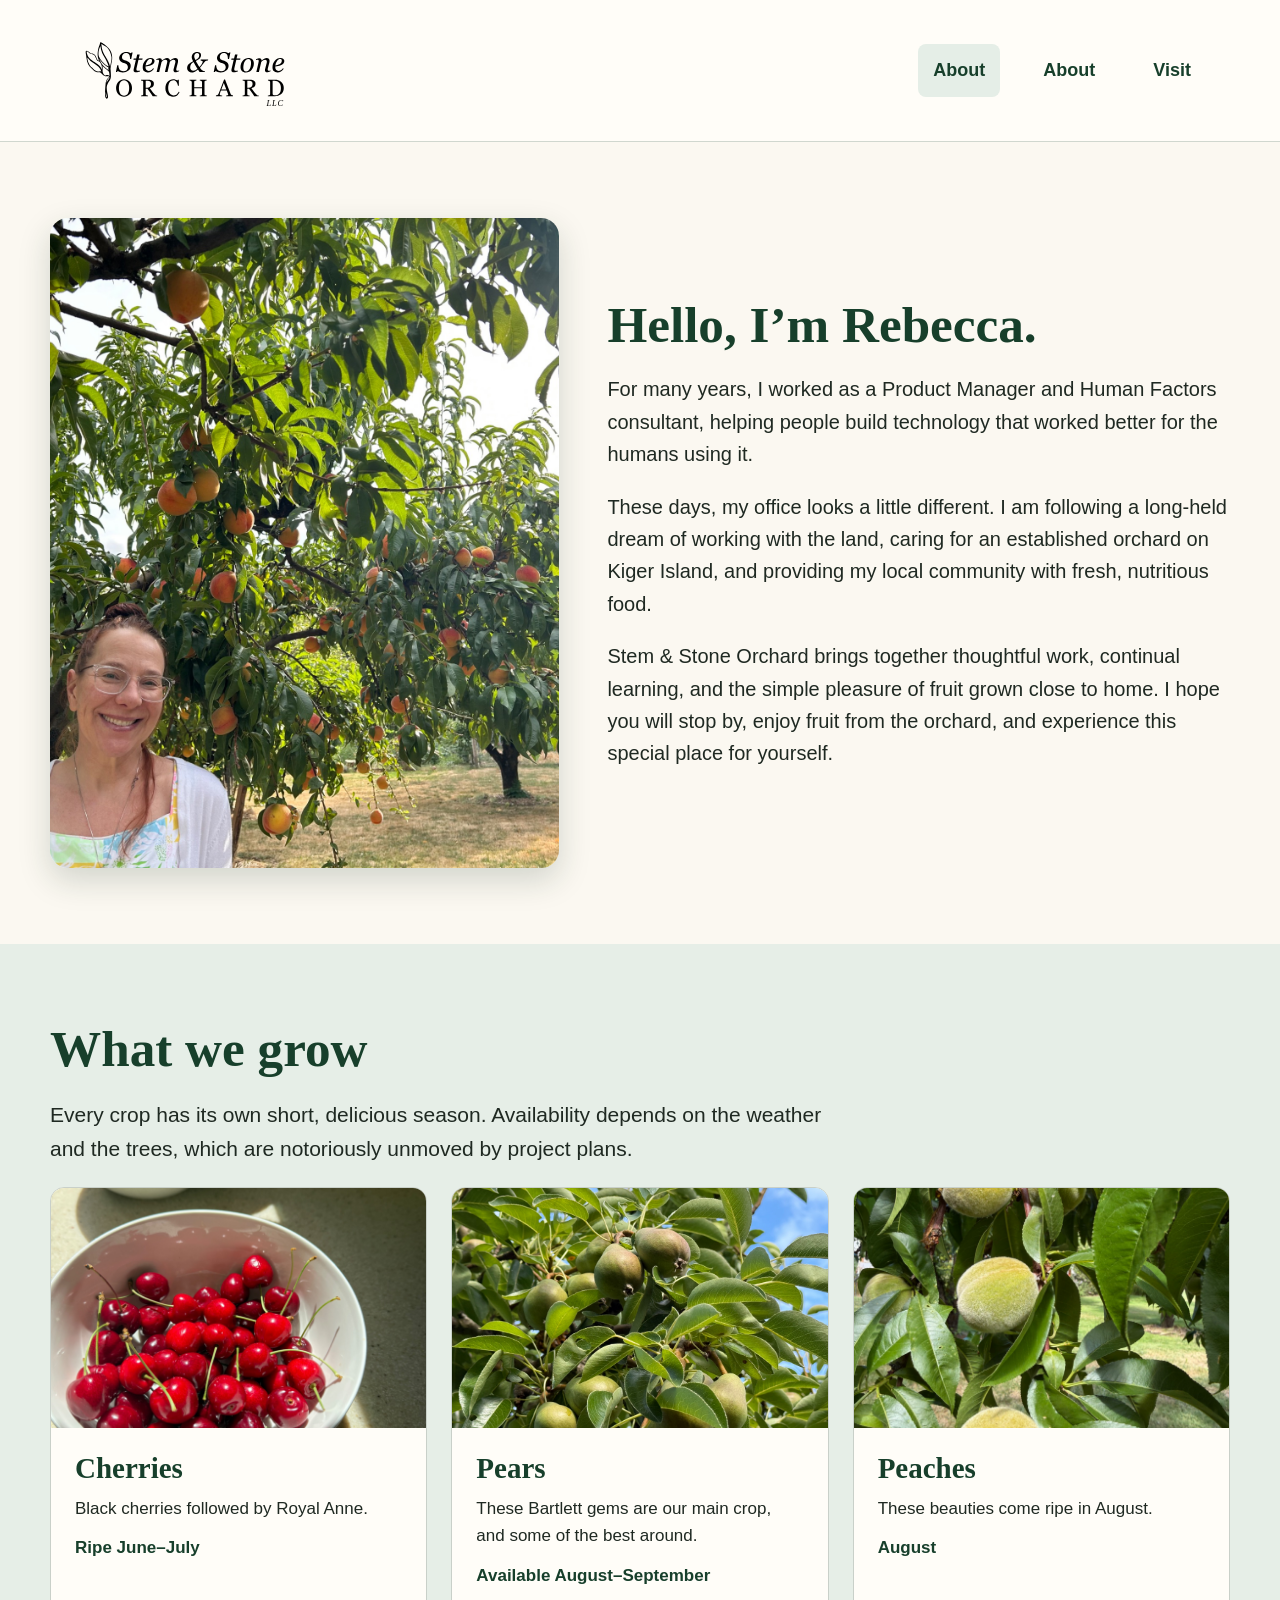
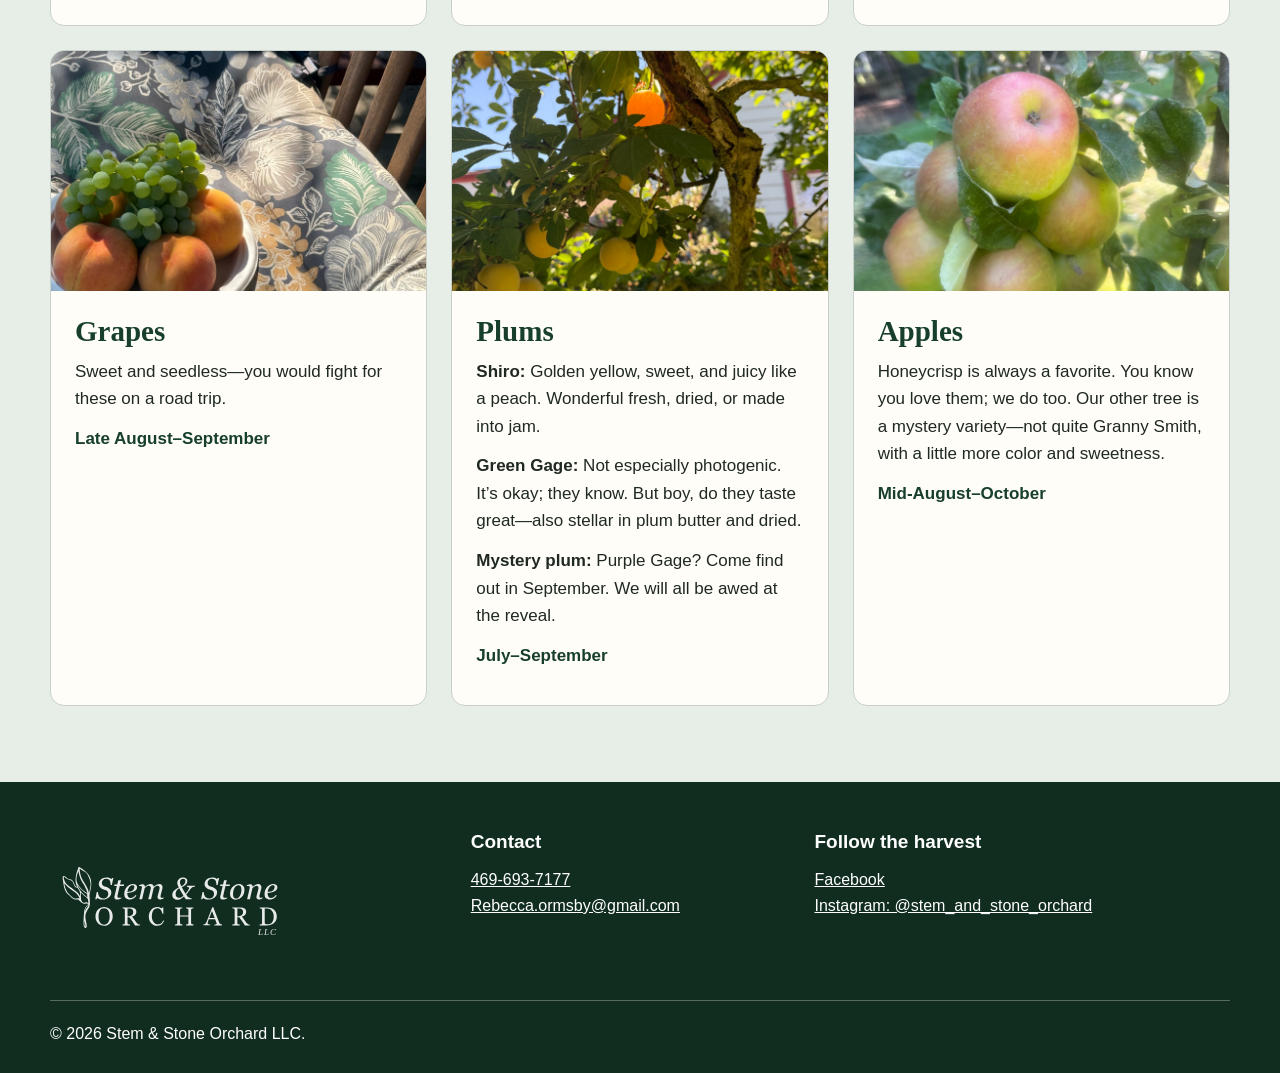
==== commit 2b68a6bd: "Update about.html" ====
--- a/about.html
+++ b/about.html
@@ -35,7 +35,7 @@
 <nav class="site-nav" aria-label="Primary navigation">
   <ul class="nav-list">
     <li>
-      <a href="index.html" aria-current="page">Home</a>
+      <a href="index.html" aria-current="page">About</a>
     </li>
     <li>
       <a href="about.html">About</a>
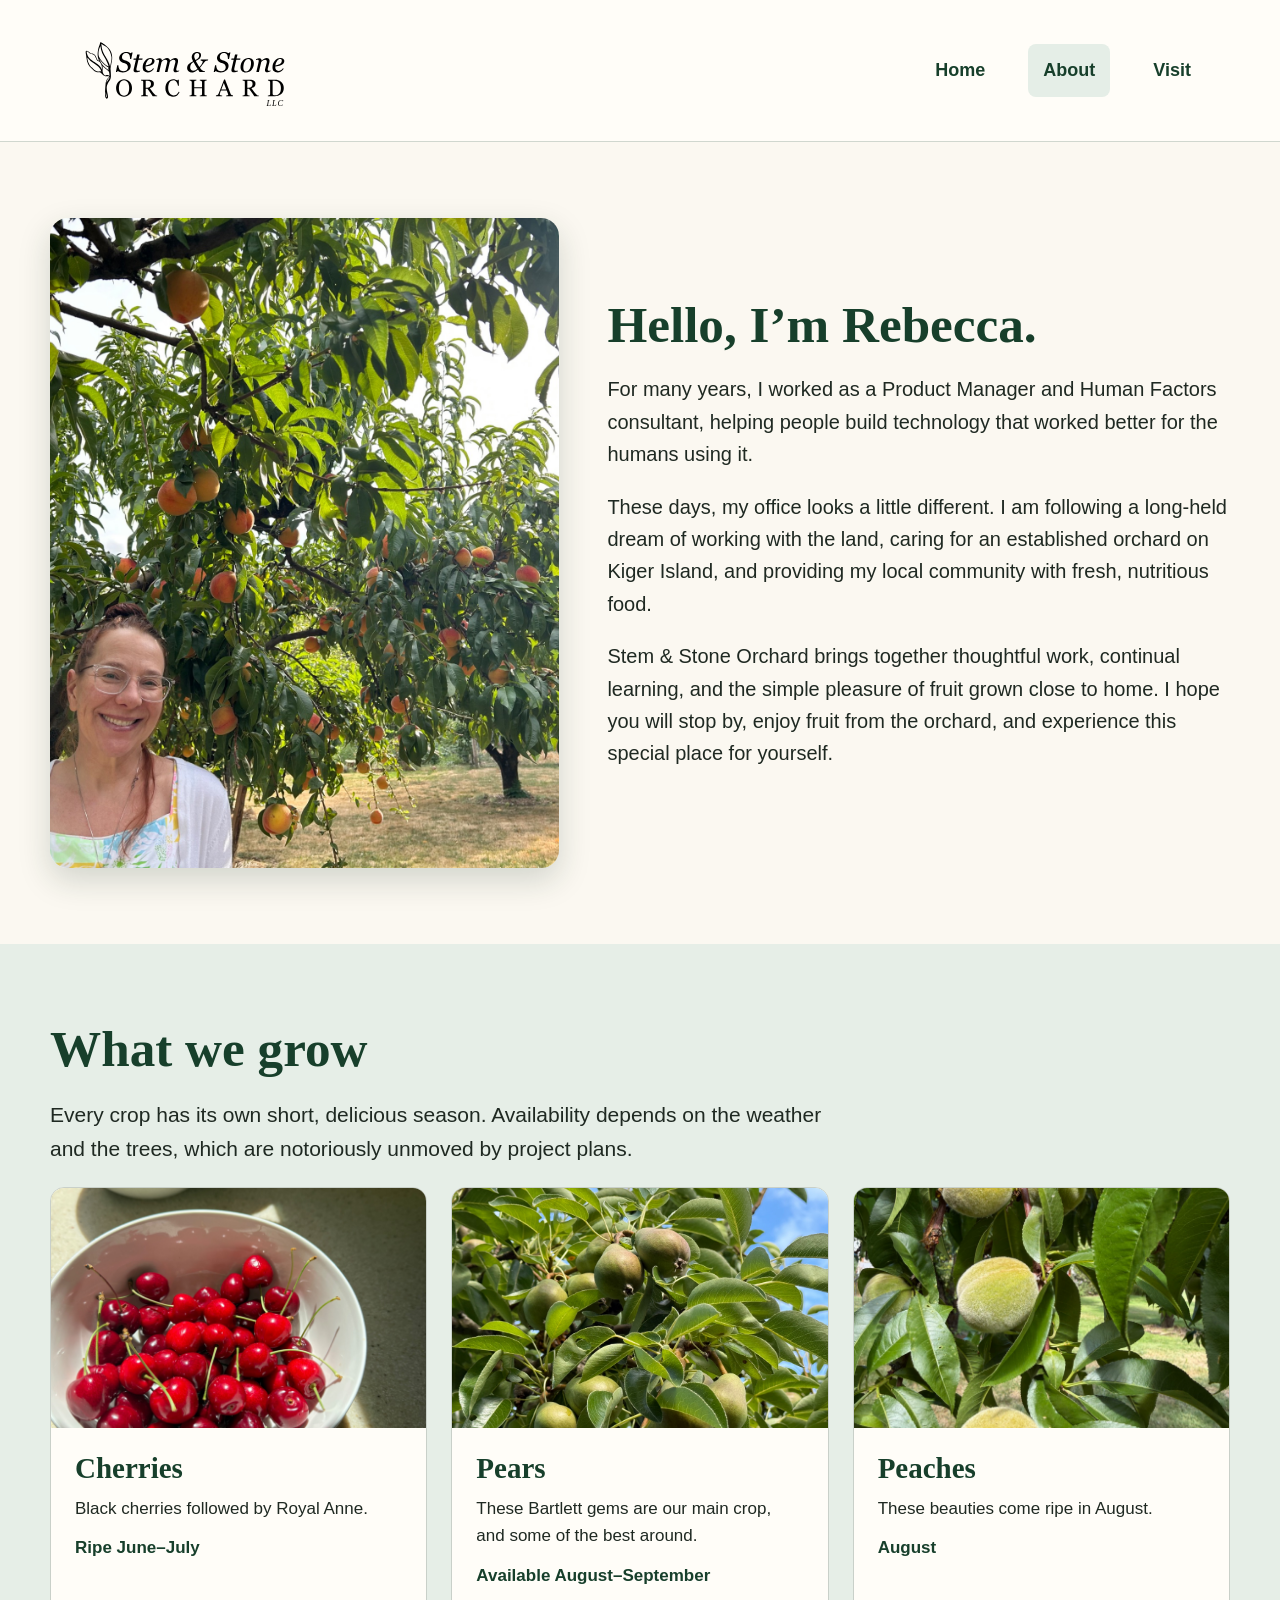
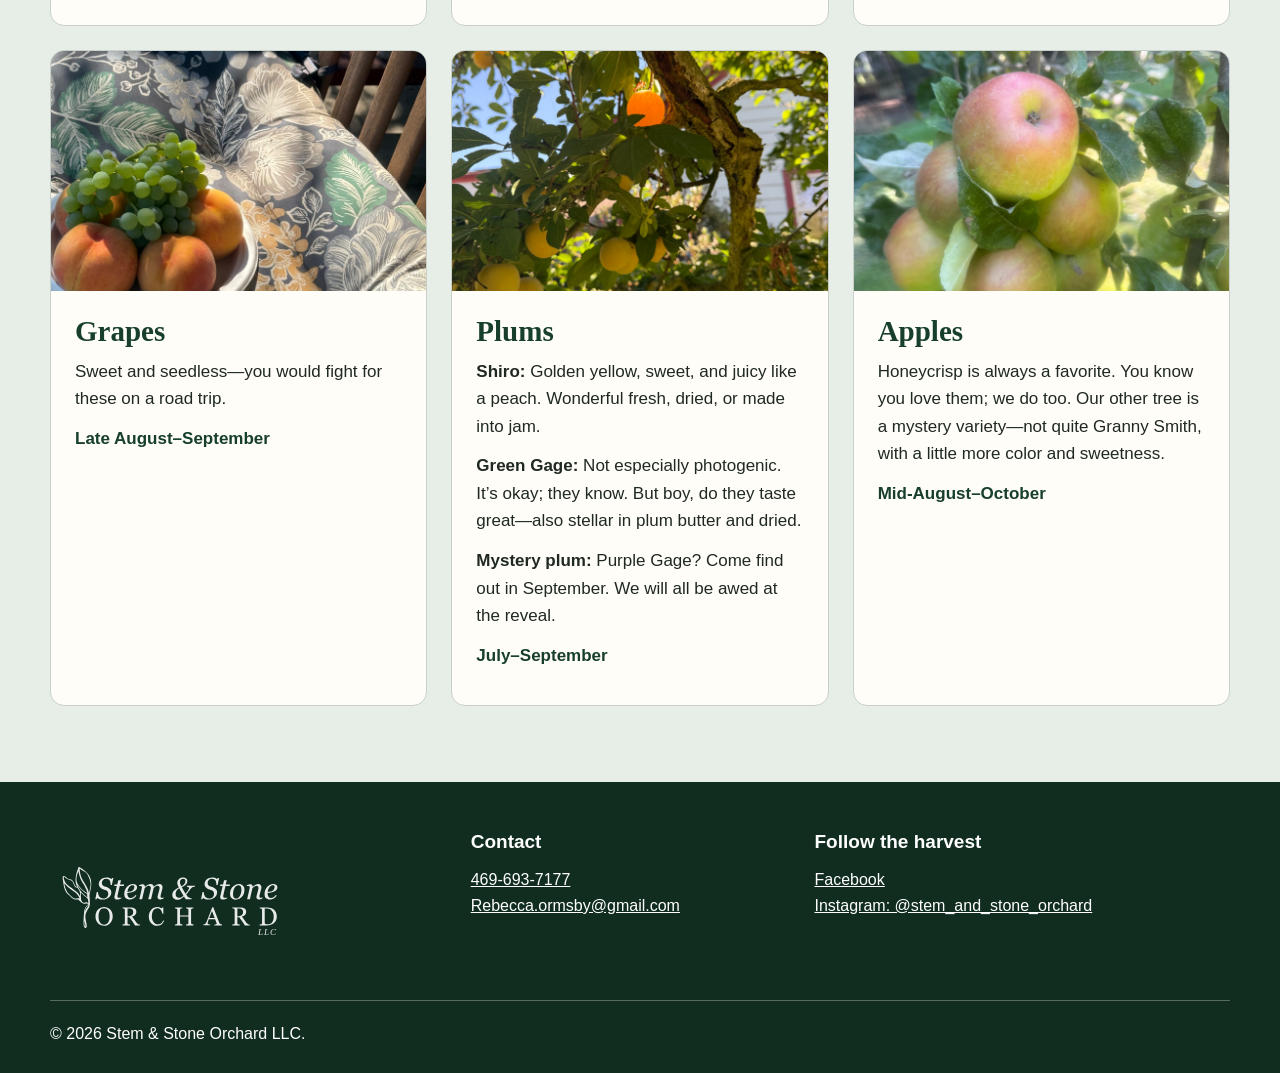
==== commit 59b53ab2: "Update about.html" ====
--- a/about.html
+++ b/about.html
@@ -35,10 +35,10 @@
 <nav class="site-nav" aria-label="Primary navigation">
   <ul class="nav-list">
     <li>
-      <a href="index.html" aria-current="page">About</a>
+      <a href="index.html">Home</a>
     </li>
     <li>
-      <a href="about.html">About</a>
+      <a href="about.html"aria-current="page">About</a>
     </li>
     <li>
       <a href="visit.html">Visit</a>
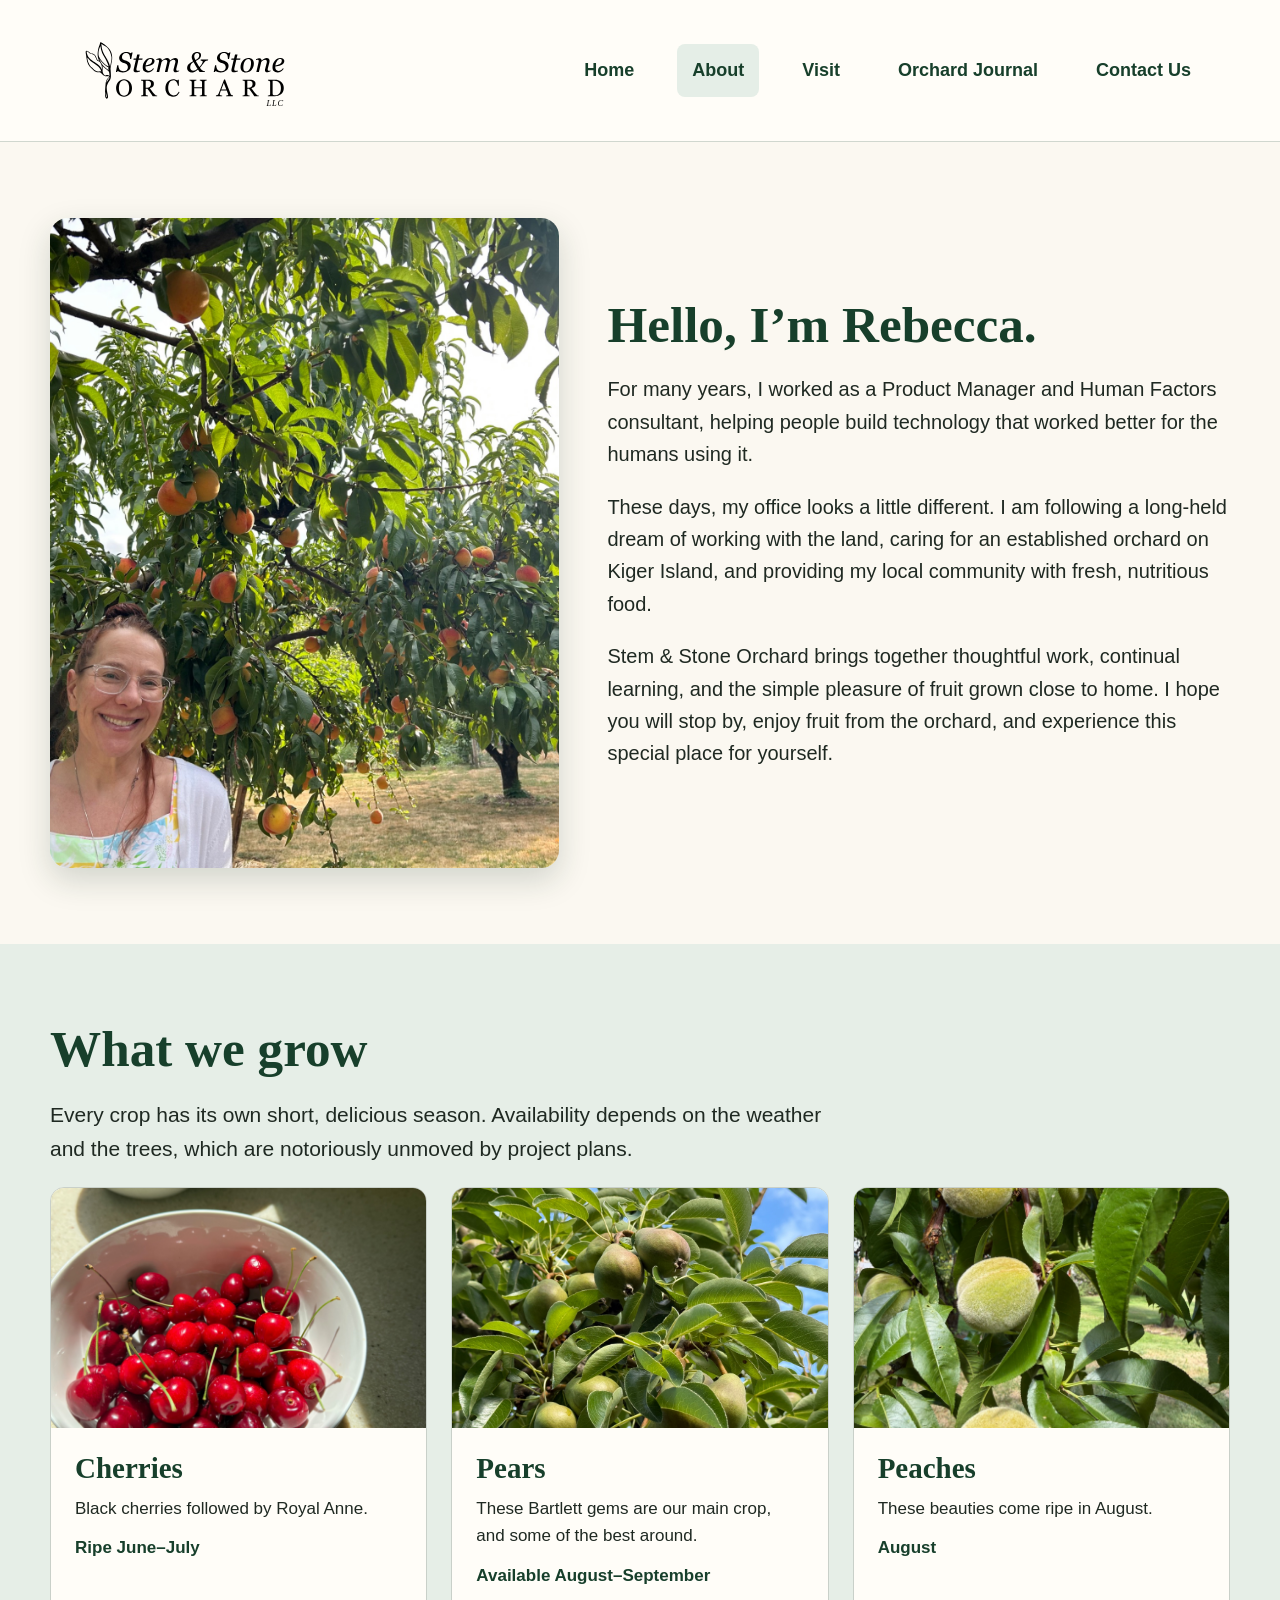
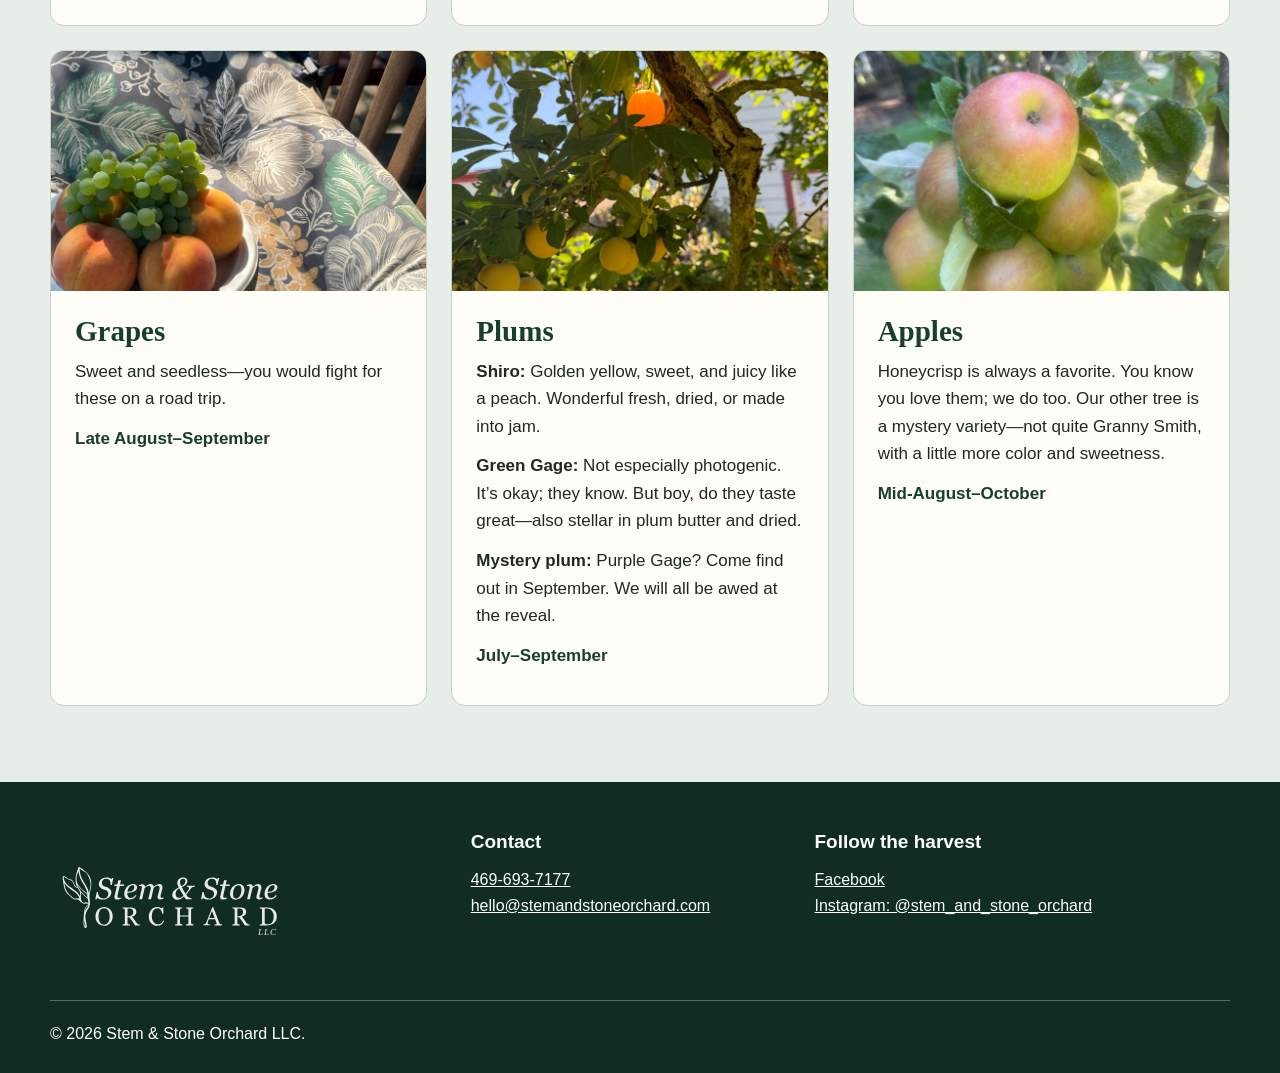
==== commit ad9d13d6: "Add files via upload Add signup popup, contact page and orchard journal" ====
--- a/about.html
+++ b/about.html
@@ -34,15 +34,11 @@
 
 <nav class="site-nav" aria-label="Primary navigation">
   <ul class="nav-list">
-    <li>
-      <a href="index.html">Home</a>
-    </li>
-    <li>
-      <a href="about.html"aria-current="page">About</a>
-    </li>
-    <li>
-      <a href="visit.html">Visit</a>
-    </li>
+    <li><a href="index.html">Home</a></li>
+    <li><a href="about.html" aria-current="page">About</a></li>
+    <li><a href="visit.html">Visit</a></li>
+    <li><a href="journal.html">Orchard Journal</a></li>
+    <li><a href="contact.html">Contact Us</a></li>
   </ul>
 </nav>
     </div>
@@ -226,8 +222,8 @@
 
         <p>
           <a href="tel:+14696937177">469-693-7177</a><br>
-          <a href="mailto:Rebecca.ormsby@gmail.com">
-            Rebecca.ormsby@gmail.com
+          <a href="mailto:hello@stemandstoneorchard.com">
+            hello@stemandstoneorchard.com
           </a>
         </p>
       </div>
--- a/style.css
+++ b/style.css
@@ -398,3 +398,52 @@
     width: 240px;
   }
 }
+
+/* Signup modal */
+.visually-hidden {position:absolute;width:1px;height:1px;padding:0;margin:-1px;overflow:hidden;clip:rect(0,0,0,0);white-space:nowrap;border:0}
+.signup-overlay[hidden] { display:none !important; }
+.signup-overlay {position:fixed;inset:0;z-index:2000;background:rgba(9,30,19,.76);display:flex;align-items:center;justify-content:center;padding:20px;overflow-y:auto}
+.signup-dialog {position:relative;width:min(100%,610px);max-height:calc(100vh - 40px);overflow-y:auto;background:var(--paper);border-radius:var(--radius);box-shadow:var(--shadow);padding:34px 18px 20px;outline:none}
+.signup-close {position:absolute;right:12px;top:7px;z-index:2;border:0;background:transparent;color:var(--forest);font-size:36px;line-height:1;cursor:pointer;padding:5px 12px}
+.signup-dismiss {display:block;margin:10px auto 0;border:0;background:transparent;text-decoration:underline;color:var(--forest);font:inherit;cursor:pointer}
+.signup-open {overflow:hidden}
+.signup-dialog .sib-form {background:transparent !important;padding:0 !important}
+.signup-dialog #sib-container {border:0 !important;background:transparent !important;padding:8px 14px !important}
+.signup-dialog .sib-form-block__button {background:var(--forest) !important}
+.signup-dialog .sib-form-block p {margin:0}
+/* Contact page */
+.contact-section {max-width:760px;margin:0 auto;padding:64px 24px 90px}
+.contact-section h1 {font-family:Georgia,serif;color:var(--forest);font-size:clamp(2rem,4vw,3rem);line-height:1.15}
+.contact-form {display:grid;gap:10px;margin-top:26px}
+.contact-form label {font-weight:700;color:var(--forest)}
+.contact-form input,.contact-form textarea {width:100%;font:inherit;padding:12px 14px;border:1px solid #9baa9d;border-radius:8px;background:white;margin-bottom:12px}
+.contact-form textarea {min-height:165px;resize:vertical}
+.contact-form button {width:max-content;padding:12px 26px;background:var(--forest);color:white;border:0;border-radius:8px;font:inherit;font-weight:700;cursor:pointer}
+.contact-note {font-size:.9rem;color:var(--muted)}
+
+/* Contact form: optional mailing-list consent */
+.contact-opt-in {margin:4px 0 14px}
+.contact-opt-in label {display:flex;align-items:flex-start;gap:10px;font-weight:400;color:inherit}
+.contact-form .contact-opt-in input[type="checkbox"] {width:18px;height:18px;flex:0 0 18px;margin:3px 0 0;accent-color:var(--forest)}
+.contact-opt-in .contact-note {margin:6px 0 0 28px}
+
+/* Orchard Journal */
+.journal-container {max-width:1100px;margin:0 auto;padding:0 24px}
+.journal-hero {background:linear-gradient(115deg,#e6eee7,#fbf8f1);padding:65px 0 55px;border-bottom:1px solid var(--line)}
+.journal-eyebrow {text-transform:uppercase;letter-spacing:.15em;color:var(--forest-2);font-weight:700;font-size:.82rem;margin:0 0 8px}
+.journal-hero h1 {font:normal clamp(2.5rem,5vw,4.2rem)/1.1 Georgia,serif;color:var(--forest);margin:0 0 18px}
+.journal-intro {max-width:710px;font-size:1.1rem;margin:0;color:var(--muted)}
+.journal-layout {display:grid;grid-template-columns:minmax(0,1fr) 290px;gap:55px;align-items:start;padding-top:60px;padding-bottom:95px}
+.journal-post {background:var(--paper);border:1px solid var(--line);border-radius:var(--radius);padding:clamp(24px,4vw,48px);margin-bottom:30px;scroll-margin-top:25px}
+.journal-date {color:var(--forest-2);font-size:.83rem;letter-spacing:.09em;text-transform:uppercase;font-weight:700;margin:0 0 12px}
+.journal-post h2 {font:normal clamp(1.65rem,3vw,2.3rem)/1.22 Georgia,serif;color:var(--forest);margin:0 0 24px}
+.journal-post p {margin:0 0 17px}
+.journal-post .journal-signoff {font-style:italic;color:var(--muted)}
+.journal-permalink {font-size:.9rem;border-top:1px solid var(--line);padding-top:14px;margin-top:22px !important}
+.journal-sidebar {background:#e6eee7;border-radius:var(--radius);overflow:hidden;padding-bottom:26px}
+.journal-sidebar img {width:100%;height:185px;object-fit:cover}
+.journal-sidebar h2 {font:normal 1.6rem Georgia,serif;color:var(--forest);margin:25px 24px 10px}
+.journal-sidebar p {margin:0 24px 20px;font-size:.95rem}
+.journal-action {display:block;text-align:center;background:var(--forest);color:#fff;padding:12px;margin:0 24px;border-radius:8px;text-decoration:none;font-weight:700}
+.journal-sidebar .journal-side-link {margin-top:22px;margin-bottom:0;font-size:.85rem}
+@media(max-width:760px){.journal-layout{grid-template-columns:1fr;gap:20px;padding-top:30px}.journal-hero{padding:45px 0 38px}.journal-sidebar{max-width:500px}}
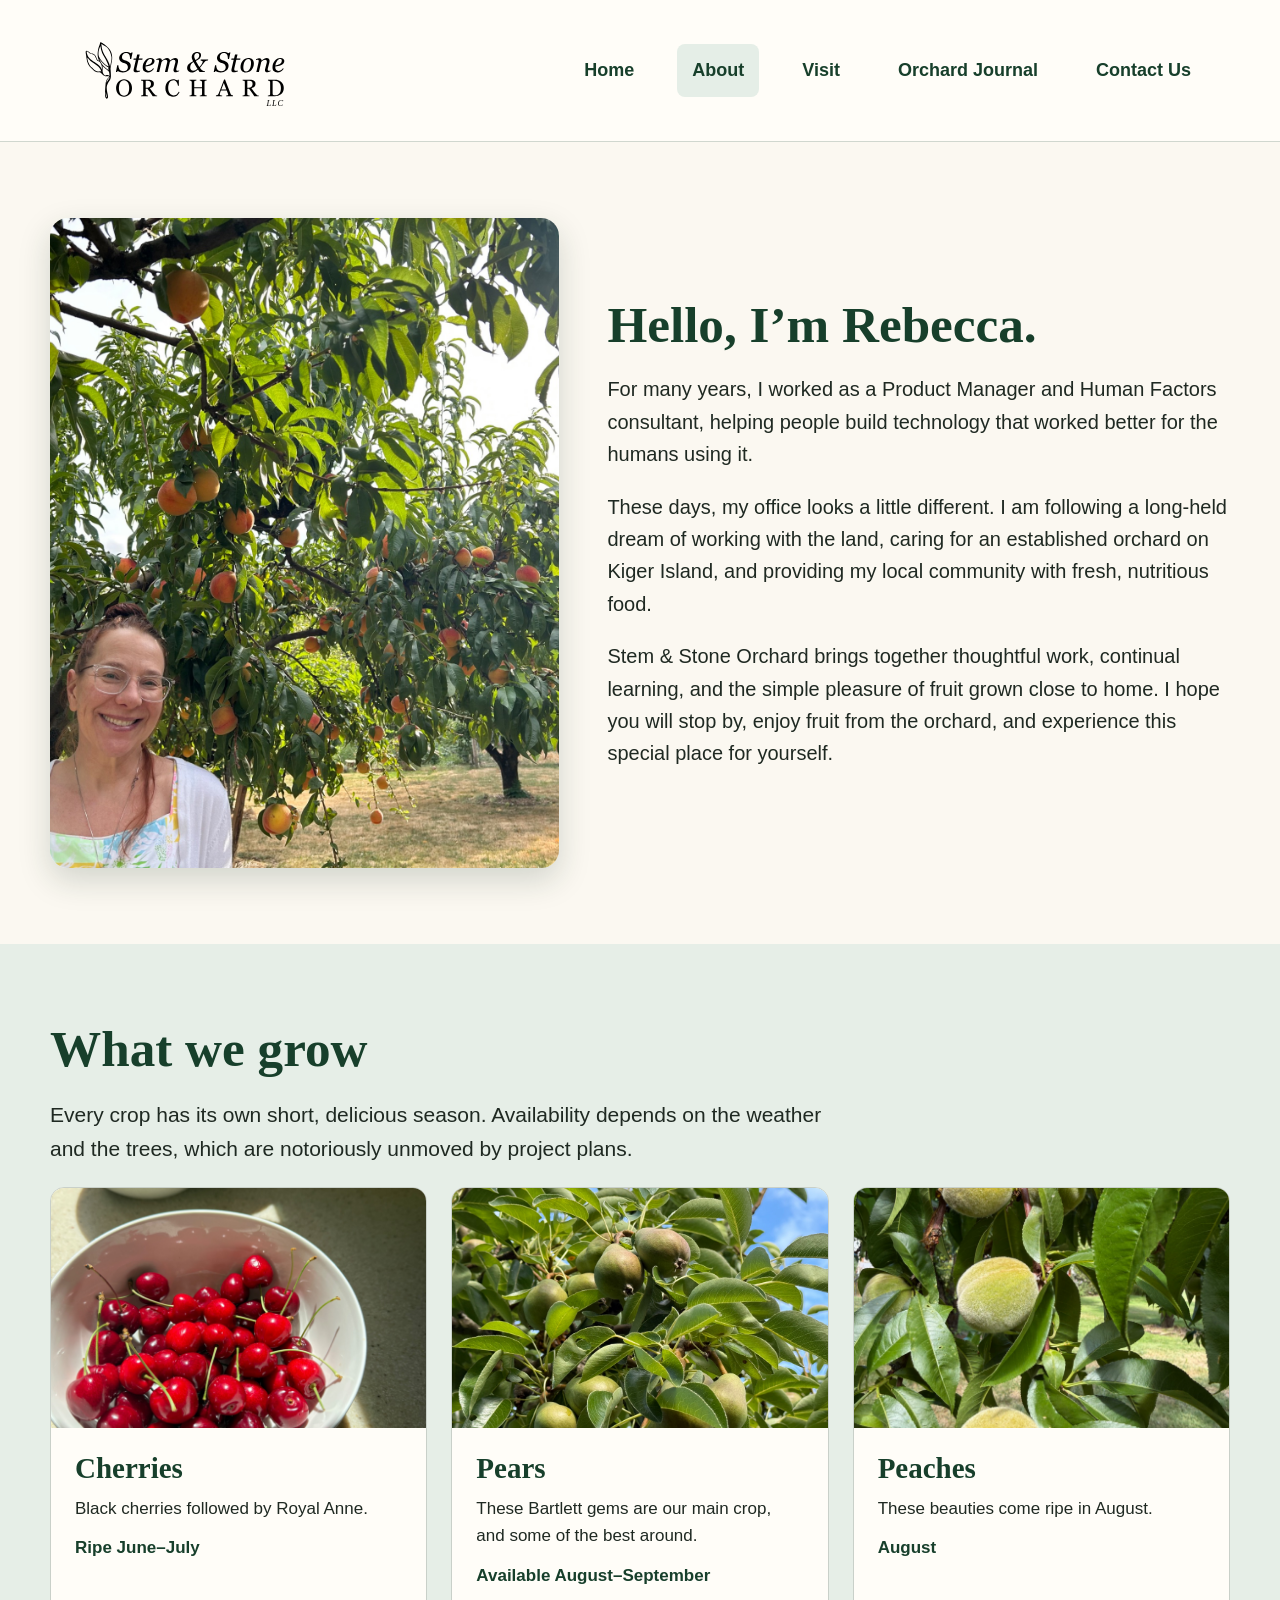
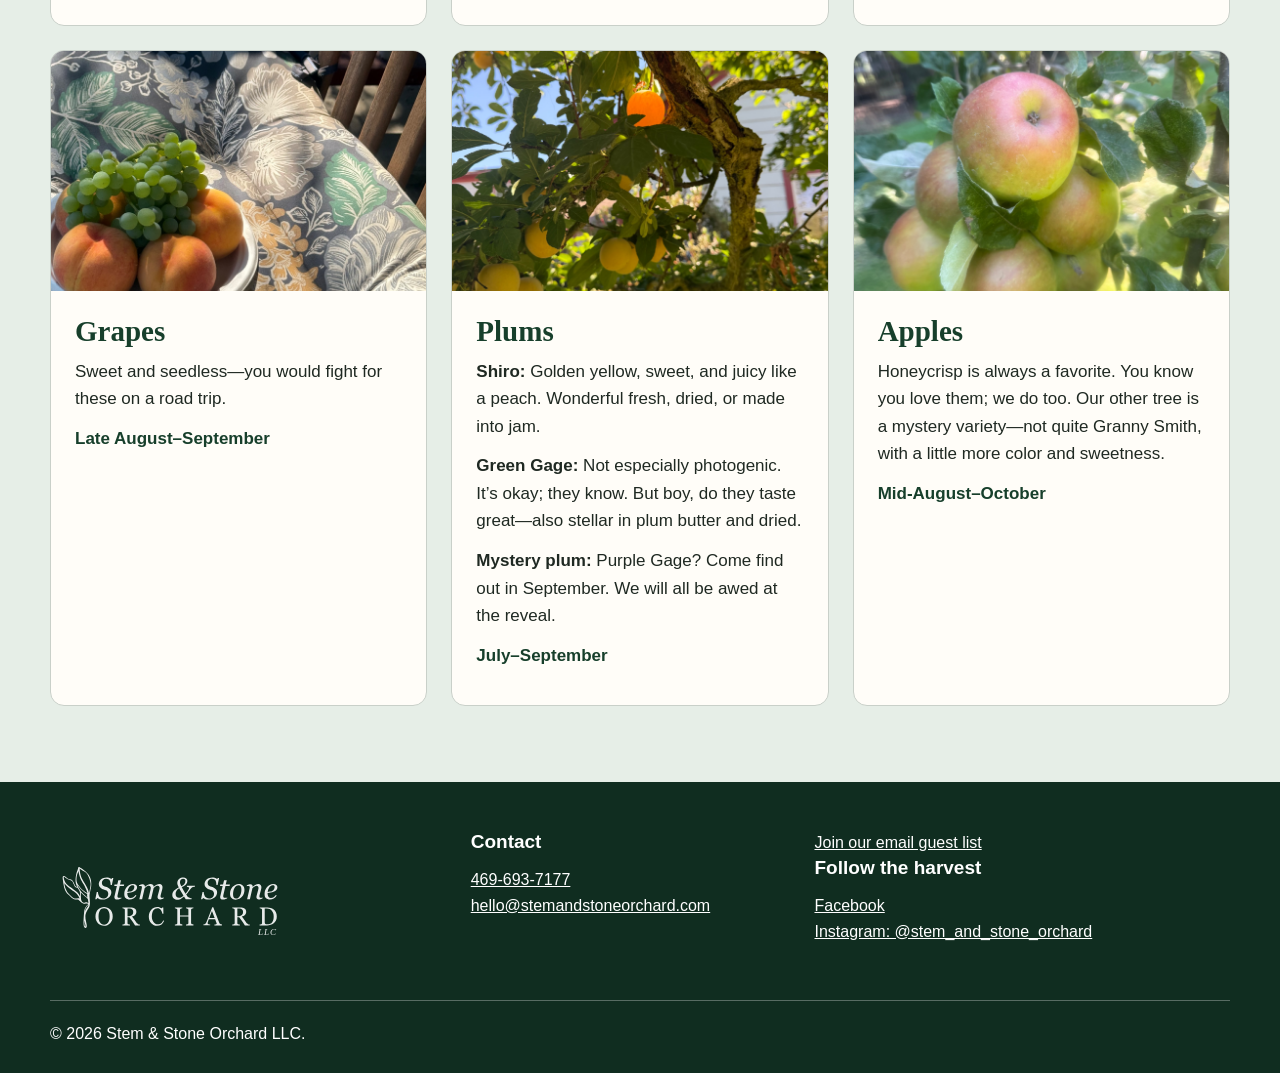
==== commit faad1c85: "Add files via upload Fix signup confirmations and update website forms" ====
--- a/about.html
+++ b/about.html
@@ -12,6 +12,8 @@
   >
 
   <link rel="stylesheet" href="style.css">
+<link rel="stylesheet" href="https://sibforms.com/forms/end-form/build/sib-styles.css">
+<link rel="stylesheet" href="brevo-form.css">
 </head>
 
 <body>
@@ -228,7 +230,7 @@
         </p>
       </div>
 
-      <div class="footer-social">
+      <div class="footer-social"><p><a href="#join-guest-list" data-open-signup>Join our email guest list</a></p>
         <h2>Follow the harvest</h2>
 
         <p>
@@ -258,5 +260,7 @@
 
   </footer>
 
+<script src="brevo-config.js" defer></script>
+<script src="signup-popup.js" defer></script>
 </body>
 </html>
--- a/style.css
+++ b/style.css
@@ -447,3 +447,9 @@
 .journal-action {display:block;text-align:center;background:var(--forest);color:#fff;padding:12px;margin:0 24px;border-radius:8px;text-decoration:none;font-weight:700}
 .journal-sidebar .journal-side-link {margin-top:22px;margin-bottom:0;font-size:.85rem}
 @media(max-width:760px){.journal-layout{grid-template-columns:1fr;gap:20px;padding-top:30px}.journal-hero{padding:45px 0 38px}.journal-sidebar{max-width:500px}}
+
+/* Inline contact confirmation and fallback */
+.contact-result { max-width:650px;margin:24px auto;padding:30px;border:1px solid #b3c8b7;border-radius:12px;background:#f4f8f3;color:#173b28; }
+.contact-result h2 { margin-top:0; }
+.confirmation-fallback {max-width:680px;margin:10vh auto;padding:28px;}
+.signup-dialog #sib-container[hidden] {display:none !important;}
--- a/brevo-form.css
+++ b/brevo-form.css
@@ -0,0 +1,55 @@
+
+  @font-face {
+    font-display: block;
+    font-family: Roboto;
+    src: url(https://assets.brevo.com/font/Roboto/Latin/normal/normal/7529907e9eaf8ebb5220c5f9850e3811.woff2) format("woff2"), url(https://assets.brevo.com/font/Roboto/Latin/normal/normal/25c678feafdc175a70922a116c9be3e7.woff) format("woff")
+  }
+
+  @font-face {
+    font-display: fallback;
+    font-family: Roboto;
+    font-weight: 600;
+    src: url(https://assets.brevo.com/font/Roboto/Latin/medium/normal/6e9caeeafb1f3491be3e32744bc30440.woff2) format("woff2"), url(https://assets.brevo.com/font/Roboto/Latin/medium/normal/71501f0d8d5aa95960f6475d5487d4c2.woff) format("woff")
+  }
+
+  @font-face {
+    font-display: fallback;
+    font-family: Roboto;
+    font-weight: 700;
+    src: url(https://assets.brevo.com/font/Roboto/Latin/bold/normal/3ef7cf158f310cf752d5ad08cd0e7e60.woff2) format("woff2"), url(https://assets.brevo.com/font/Roboto/Latin/bold/normal/ece3a1d82f18b60bcce0211725c476aa.woff) format("woff")
+  }
+
+  :where(.sib-form-message-panel) {
+    display: none;
+  }
+
+  :where(.sib-form-message-panel .sib-notification__icon) {
+    width: 20px;
+    height: 20px;
+  }
+
+
+  #sib-container input:-ms-input-placeholder {
+    font-family: Helvetica, sans-serif;
+    text-align: left;
+    color: #c0ccda;
+  }
+
+  #sib-container input::placeholder {
+    font-family: Helvetica, sans-serif;
+    text-align: left;
+    color: #c0ccda;
+  }
+
+  #sib-container textarea::placeholder {
+    font-family: Helvetica, sans-serif;
+    text-align: left;
+    color: #c0ccda;
+  }
+
+
+  #sib-container a {
+    text-decoration: underline;
+    color: #2BB2FC;
+  }
+
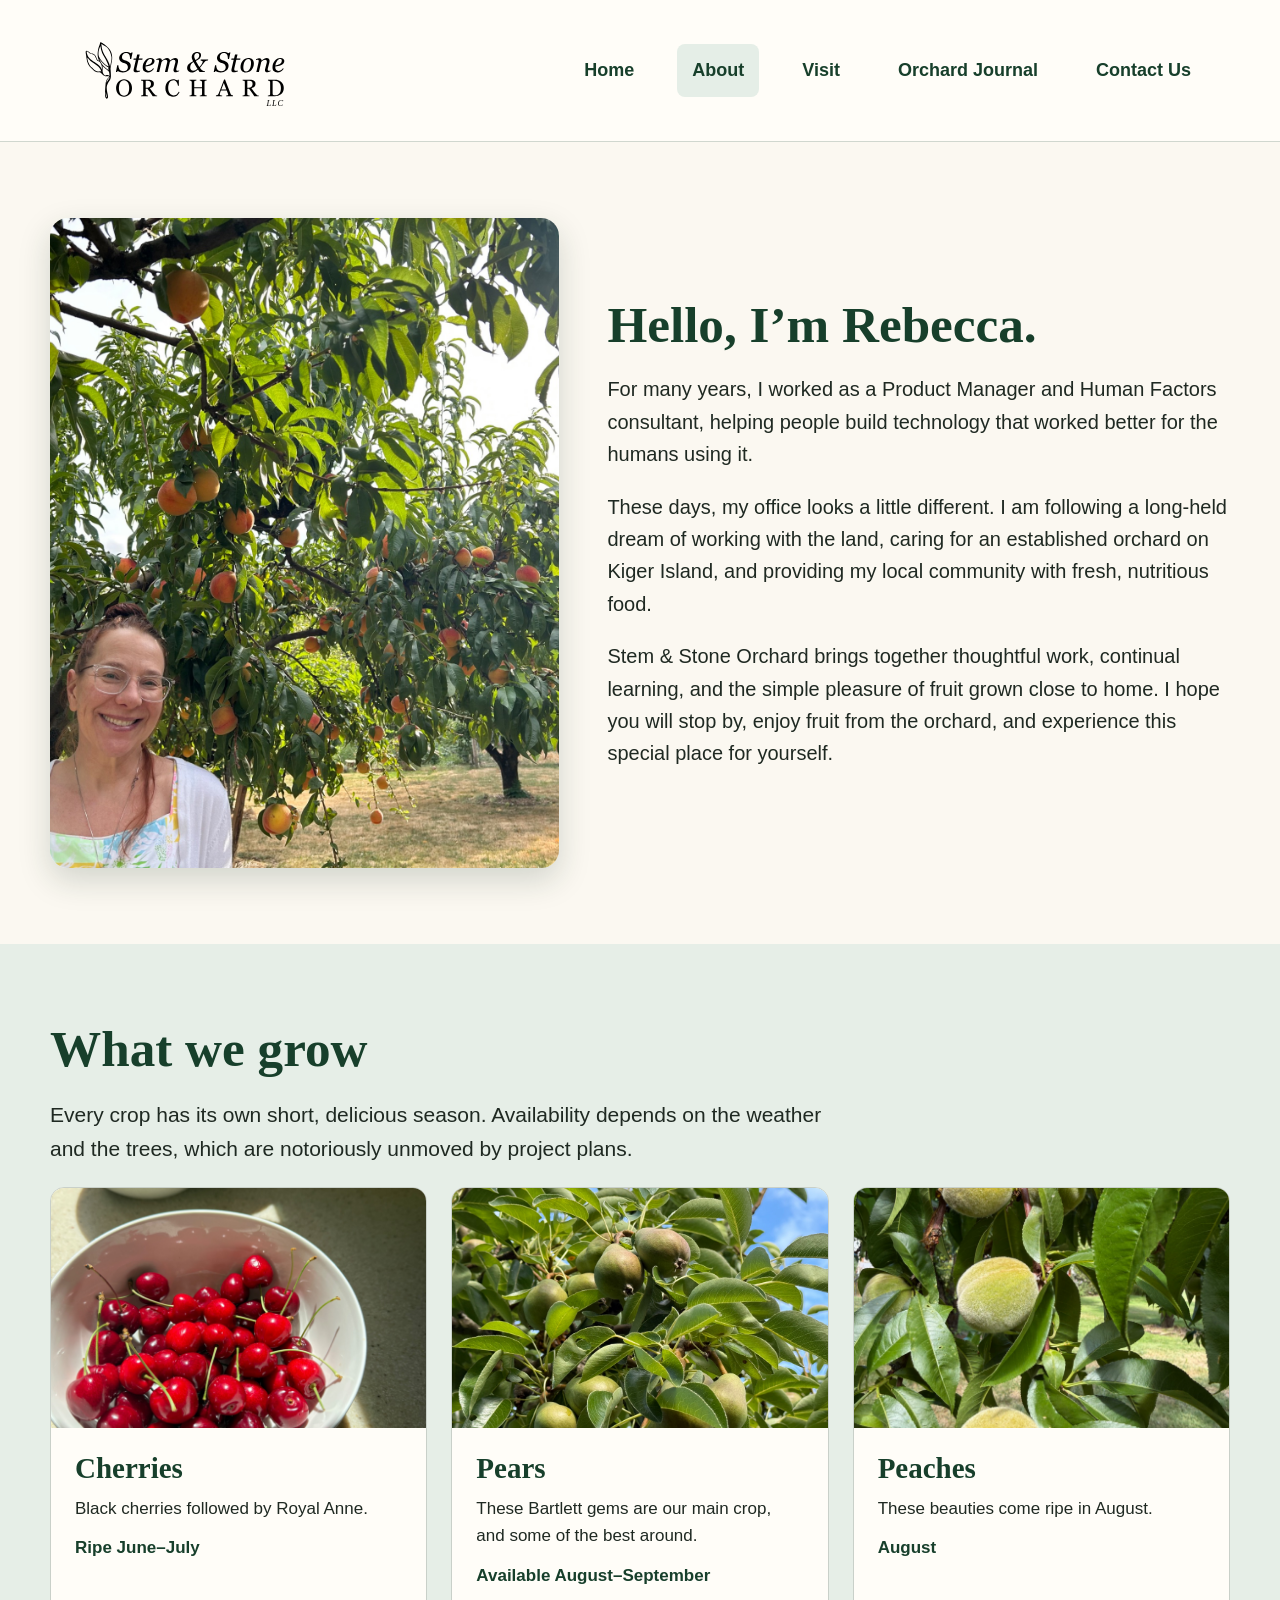
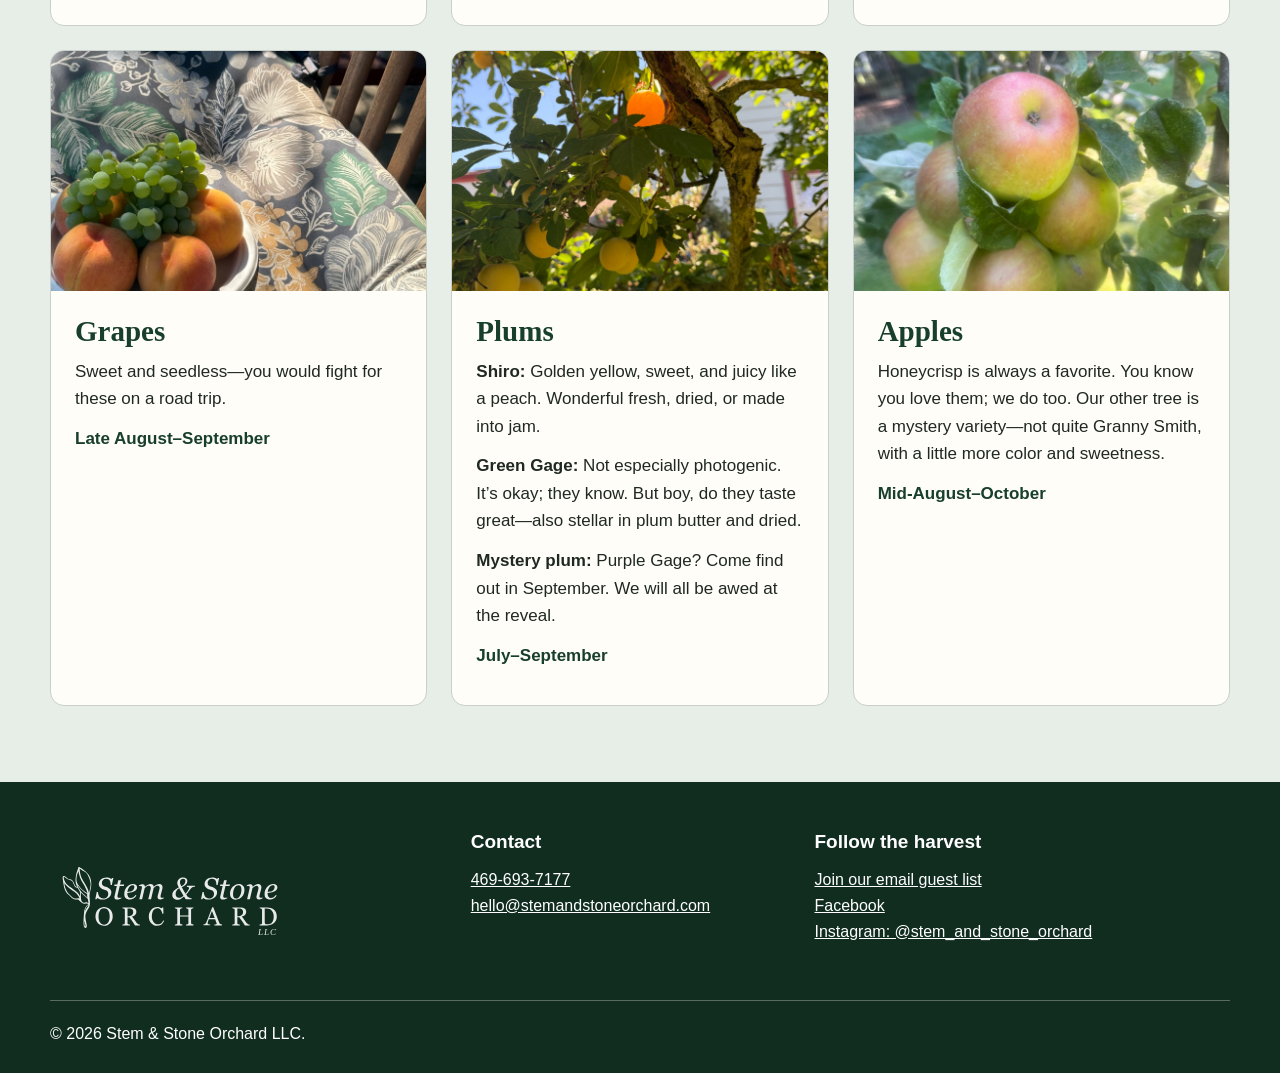
==== commit 516571f6: "Add files via upload Second Foot fixes" ====
--- a/about.html
+++ b/about.html
@@ -230,8 +230,9 @@
         </p>
       </div>
 
-      <div class="footer-social"><p><a href="#join-guest-list" data-open-signup>Join our email guest list</a></p>
+      <div class="footer-social">
         <h2>Follow the harvest</h2>
+        <p><a href="#join-guest-list" data-open-signup>Join our email guest list</a></p>
 
         <p>
           <a
